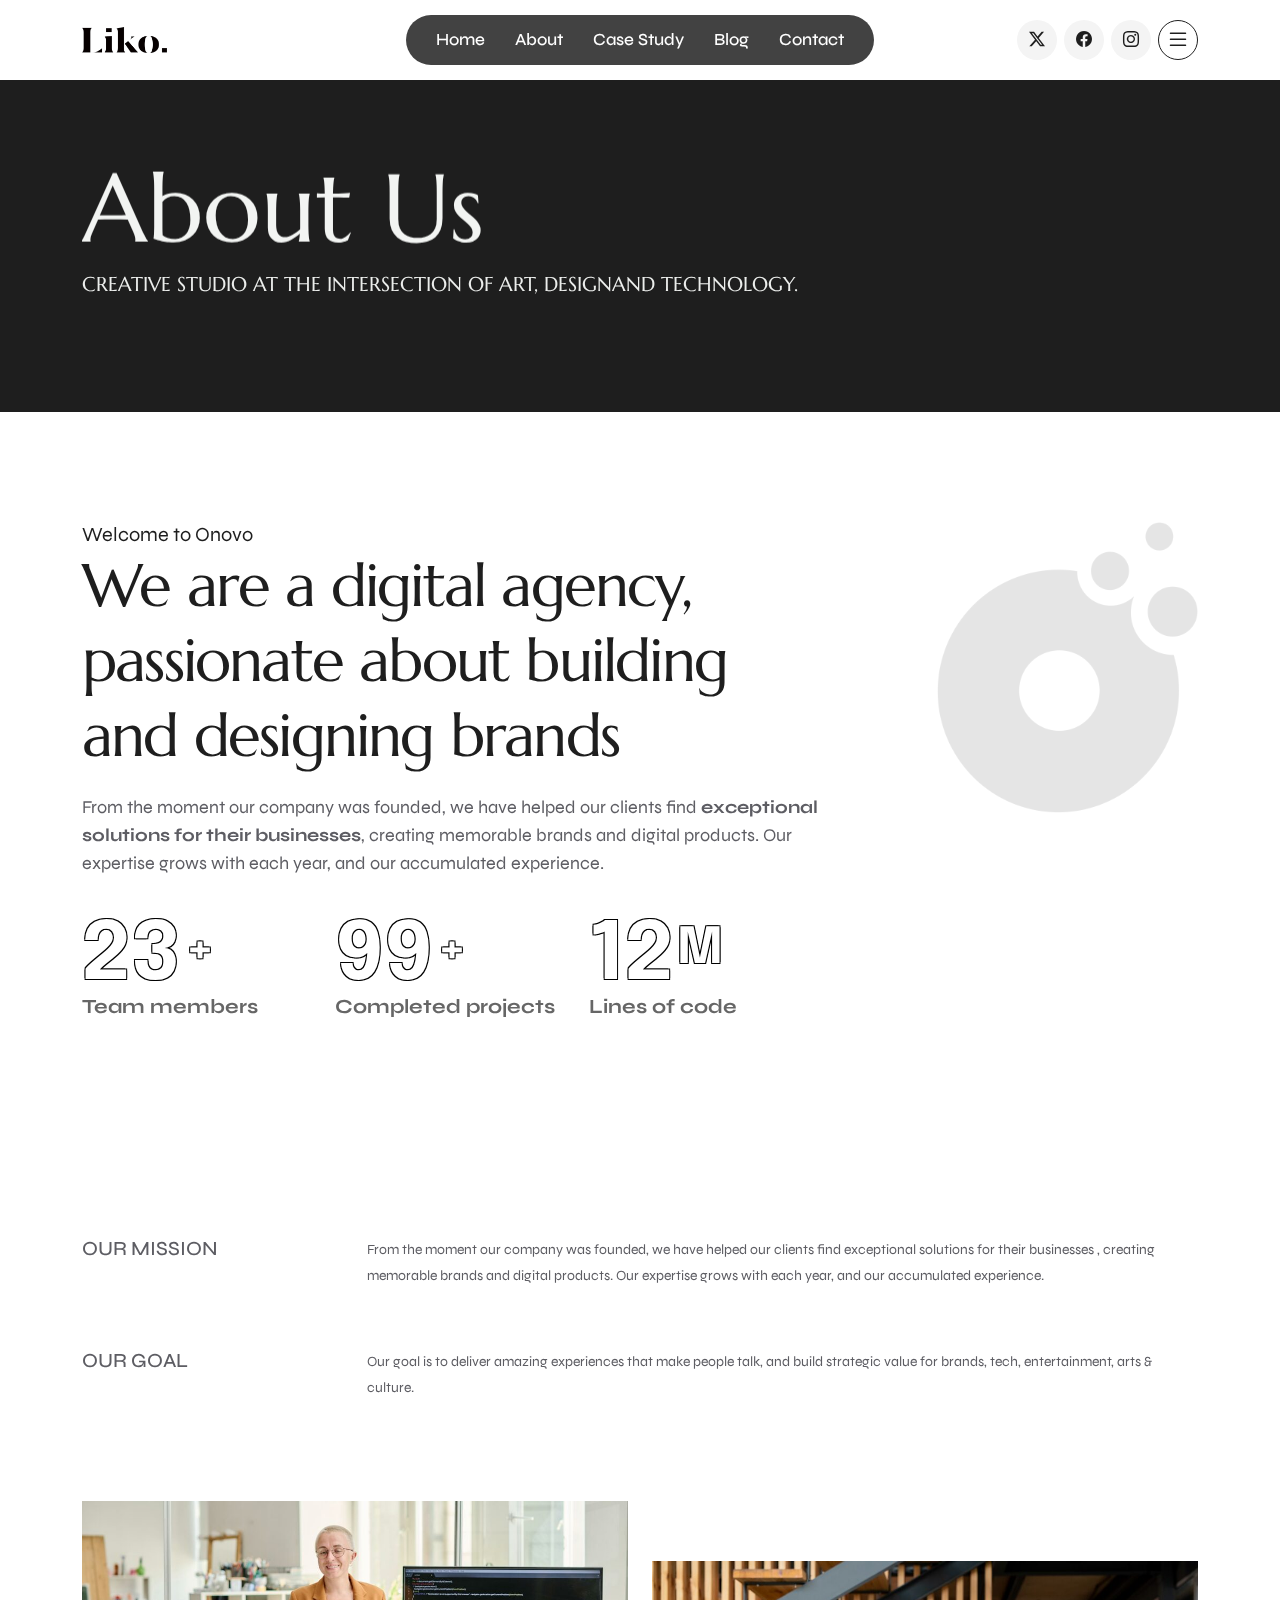
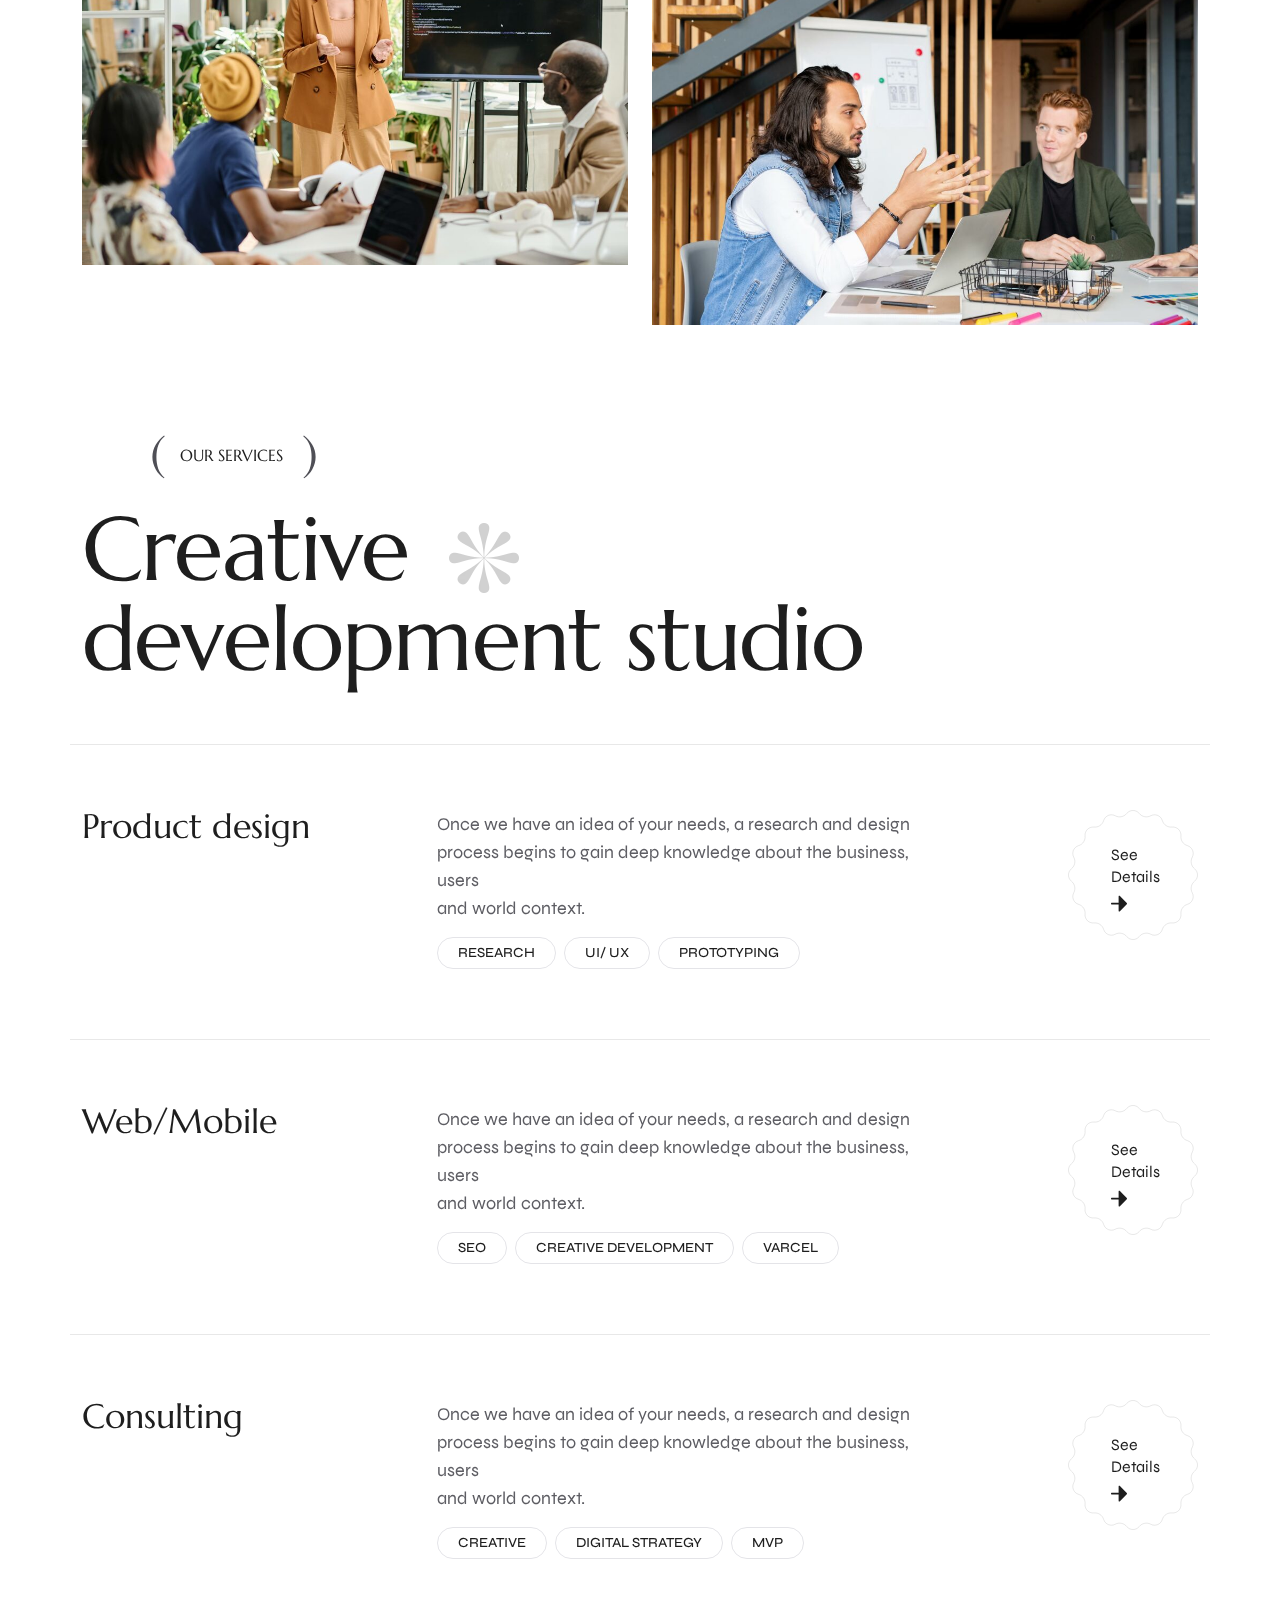
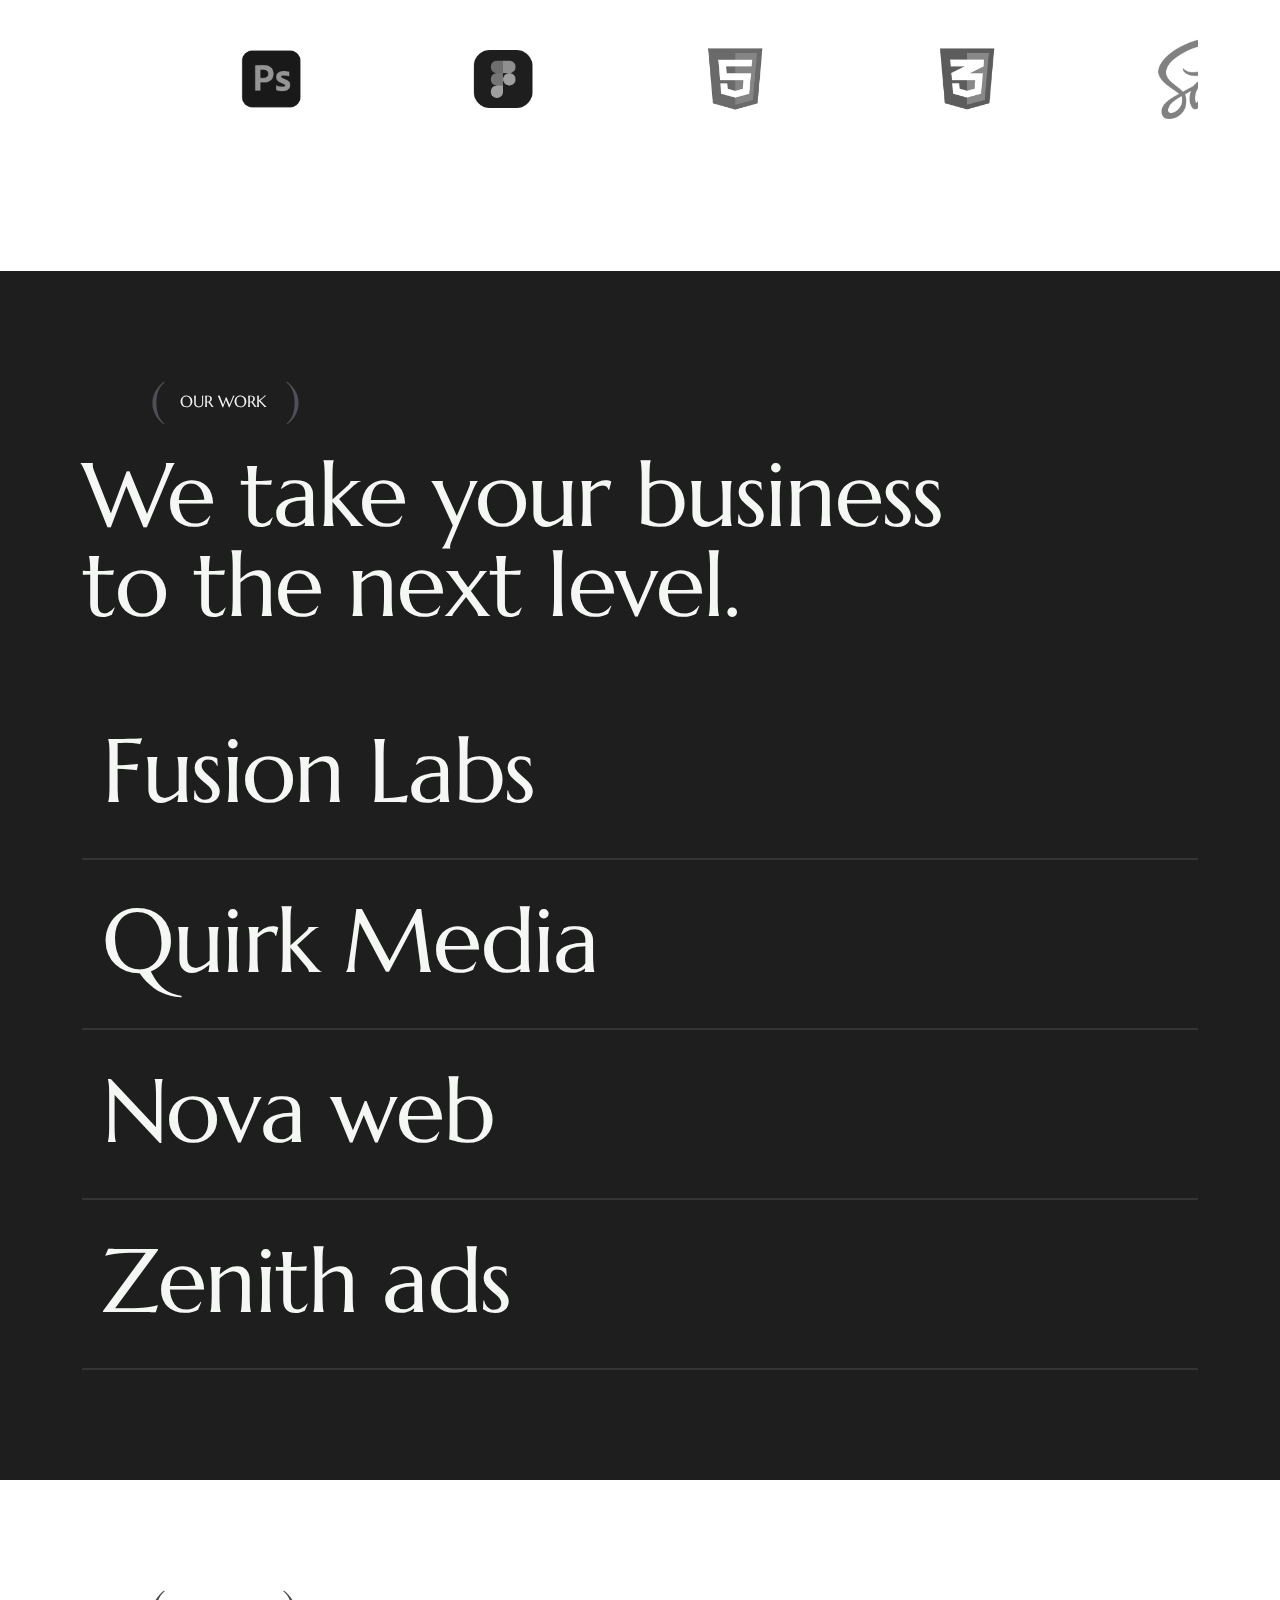
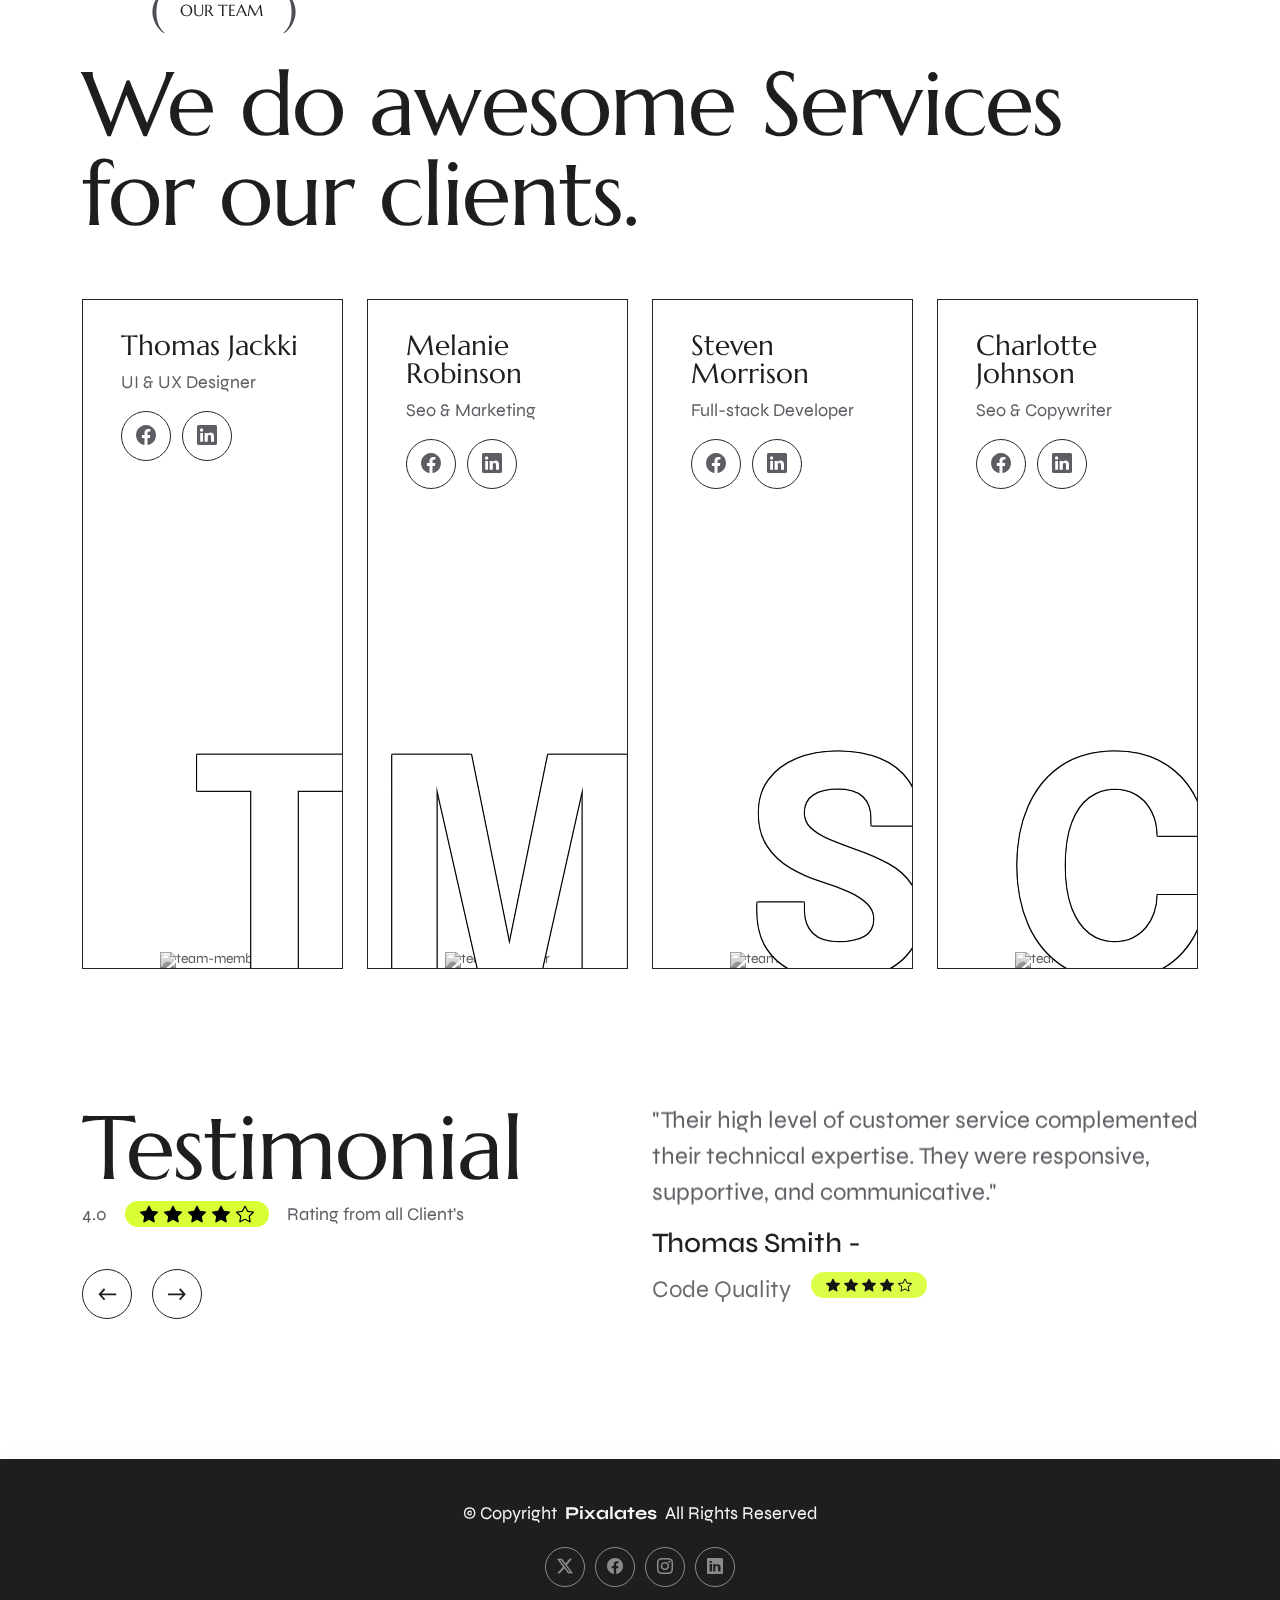
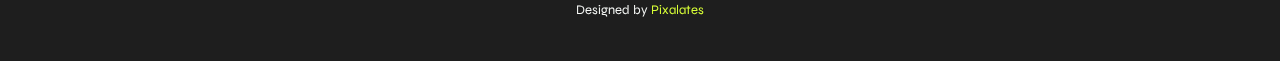
==== about.html @ 648a26d6 "new pages created" ====
<!doctype html>
<html lang="en">

<head>
    <meta charset="utf-8">
    <meta name="viewport" content="width=device-width, initial-scale=1">
    <title>:: Digital Services ::</title>
    <link href="./css/bootstrap.min.css" rel="stylesheet">
    <link rel="stylesheet" href="./css/swiper.min.css">
    <link href="./css/style.css" rel="stylesheet">
    <link href="./css/repsonsive.css" rel="stylesheet">
    <link rel="stylesheet" href="https://cdn.jsdelivr.net/npm/bootstrap-icons/font/bootstrap-icons.css">


</head>

<body>
    <div class="js-scroll">

        <!-- ===========================
         🌟 Header Start 🌟
        =========================== -->


        <header class="header" id="header-sticky">
            <div class="container container-1740">
                <div class="row">
                    <div class="col-xl-3 col-lg-6 col-md-6 col-6">
                        <div class="header-logo">
                            <a class="navbar-brand" href="./index.html">
                                <img src="./images/logo.webp" alt="logo" class="img-fluid">
                            </a>
                        </div>
                    </div>
                    <div class="col-xl-6 col-lg-6 d-none d-xl-block">
                        <div class="header-menu">
                            <ul class="menu-list">
                                <li><a href="./index.html">Home</a></li>
                                 <li><a href="./about.html">About</a></li>
                                <li><a href="./portfolio.html">Case Study</a></li>
                                <li><a href="#">Blog </a></li>
                                <li><a href="#">Contact</a></li>

                            </ul>
                        </div>
                    </div>
                    <div class="col-xl-3 col-lg-6 col-md-6 col-6">
                        <div class="header-social-links">
                            <ul class="social-list">
                                <li><a href="#"><i class="bi bi-twitter-x"></i></a></li>
                                <li><a href="#"><i class="bi bi-facebook"></i></a></li>
                                <li><a href="#"><i class="bi bi-instagram"></i></a></li>
                                <li class="toggleBtn"><a href="#"><i class="bi bi-list"></i></a></li>
                            </ul>
                        </div>
                    </div>
                </div>
            </div>
        </header>

        <!-- ===========================
         🌟 Header End 🌟
        =========================== -->



        <!-- ===========================
         🌟 Inner Banner 🌟
        =========================== -->

        <section class="commonBanner">
            <div class="container">
                <div class="row">
                    <div class="col-md-12">

                        <div class="wrap">
                            <div class="quote font-140 font-marcellus reveal text-start">About Us</div>
                            <div class="wrap mb-20">
                                <div class="quote font-20 font-marcellus text-start text-uppercase reveal">Creative
                                    studio at the intersection of art, designand technology.</div>
                            </div>
                        </div>
                    </div>
                </div>
            </div>
        </section>

        <!-- ===========================
         🌟 Inner Banner 🌟
        =========================== -->




        <!-- ===========================
         🌟 About Company 🌟
        =========================== -->

        <section class="aboutCompany sectionPadding">
            <div class="container">
                <div class="row">
                    <div class="col-xs-12 col-sm-12 col-md-12 col-lg-8">
                        <div class="pixalates-subtitle font-20"><span> Welcome to Onovo </span></div>



                        <h4 class="section-title-90 text_invert fade_bottom animated-text"
                            style="translate: none; rotate: none; scale: none; opacity: 1; transform: translate(0px, 0px);">
                            <div class="titleWrapper">
                                We are a digital agency,

                            </div>
                            <div>
                                passionate about building</div>
                            <div>and
                                designing brands </div>

                        </h4>
                        <div class="pixalates-text">
                            <p>From the moment our company was founded, we have helped our clients find
                                <strong>exceptional solutions for their businesses</strong>, creating memorable brands
                                and digital products. Our expertise grows with each year, and our accumulated
                                experience.
                            </p>
                        </div>
                        <div class="row gap-row gap-bottom-100">
                            <div class="col-xs-12 col-sm-12 col-md-4 col-lg-4">
                                <div class="pixalates-counter">
                                    <div class="num pixalates-text-white js-counter" data-end-value="23"><span>23</span>
                                    </div>
                                    <div class="num-after pixalates-text-white"> + </div>
                                    <div class="label"> Team members </div>
                                </div>
                            </div>
                            <div class="col-xs-12 col-sm-12 col-md-4 col-lg-4">
                                <div class="pixalates-counter">
                                    <div class="num pixalates-text-white js-counter" data-end-value="99"><span>99</span>
                                    </div>
                                    <div class="num-after pixalates-text-white"> + </div>
                                    <div class="label"> Completed projects </div>
                                </div>
                            </div>
                            <div class="col-xs-12 col-sm-12 col-md-4 col-lg-4">
                                <div class="pixalates-counter">
                                    <div class="num pixalates-text-white js-counter" data-end-value="12"><span>12</span>
                                    </div>
                                    <div class="num-after pixalates-text-white"> M </div>
                                    <div class="label"> Lines of code </div>
                                </div>
                            </div>
                        </div>
                    </div>
                    <div class="col-xs-12 col-sm-12 col-md-12 col-lg-3 offset-lg-1 hide-on-mobile">
                        <img src="./images/about-logo.png" alt="" class="img-fluid">
                    </div>
                </div>
            </div>
        </section>




        <!-- ===========================
         🌟 About Company 🌟
        =========================== -->



        <!-- ===========================
         🌟 About Company Text 🌟
        =========================== -->
        <section class="about-midSec sectionPadding">
            <div class="container">
                <div class="row ">
                    <div class="col-xs-12 col-sm-12 col-md-4 col-lg-3">
                        <h5 class="text-uppercase">Our Mission</h5>
                    </div>
                    <div class="col-xs-12 col-sm-12 col-md-8 col-lg-9">From the moment our company was founded, we have
                        helped
                        our clients find exceptional solutions for their businesses , creating memorable brands and
                        digital
                        products. Our expertise grows with each year, and our accumulated experience.</div>
                </div>

                <div class="row gap-top-60">
                    <div class="col-xs-12 col-sm-12 col-md-4 col-lg-3">
                        <h5 class="text-uppercase">Our Goal</h5>
                    </div>
                    <div class="col-xs-12 col-sm-12 col-md-8 col-lg-9">Our goal is to deliver amazing experiences that
                        make
                        people talk, and build strategic value for brands, tech, entertainment, arts &amp; culture.
                    </div>
                </div>
                <div class="row gap-top-100">
                    <div class="col-xs-12 col-sm-12 col-md-6 col-lg-6">
                        <a href="#" class="mfp-image">
                            <img src="./images/posts1.jpg" alt="" class="img-fluid">
                        </a>
                    </div>
                    <div class="col-xs-12 col-sm-12 col-md-6 col-lg-6 gap-top-60">
                        <a href="$" class="mfp-image">
                            <img src="./images/posts2.jpg" alt="" class="img-fluid">
                        </a>
                    </div>
                </div>
            </div>
        </section>
        <!-- ===========================
         🌟 About Company Text 🌟
        =========================== -->



        <!-- ===========================
         🌟     Our Services Start 🌟
        =========================== -->

        <section class="about-area sectionPadding py-0">
            <div class="container">
                <div class="row">
                    <div class="col-xl-11">
                        <div class="about-title-box mb-60">
                            <span class="section-subtitle-2 fade_bottom"
                                style="translate: none; rotate: none; scale: none; opacity: 1; transform: translate(0px, 0px);">
                                <span>
                                    <svg width="13" height="44" viewBox="0 0 13 44" fill="none"
                                        xmlns="http://www.w3.org/2000/svg">
                                        <path
                                            d="M12.5117 42.6396C11.0306 41.4515 9.77734 40.0924 8.75195 38.5625C7.71029 37.0326 6.87207 35.3887 6.2373 33.6309C5.58626 31.8568 5.1224 29.9932 4.8457 28.04C4.55273 26.0869 4.40625 24.0768 4.40625 22.0098C4.40625 19.9264 4.55273 17.8919 4.8457 15.9062C5.13867 13.9206 5.61882 12.0407 6.28613 10.2666C6.93717 8.47624 7.7998 6.81608 8.87402 5.28613C9.93197 3.73991 11.2259 2.36458 12.7559 1.16016L12.0967 0.500977C10.4202 1.68913 8.86589 3.06445 7.43359 4.62695C6.0013 6.18945 4.76432 7.8903 3.72266 9.72949C2.68099 11.5524 1.86719 13.5055 1.28125 15.5889C0.695312 17.6559 0.402344 19.7962 0.402344 22.0098C0.402344 24.1908 0.687174 26.3066 1.25684 28.3574C1.8265 30.3919 2.62402 32.3206 3.64941 34.1436C4.65853 35.9665 5.86296 37.651 7.2627 39.1973C8.66243 40.7435 10.1924 42.1107 11.8525 43.2988L12.5117 42.6396Z"
                                            fill="#4F4F56"></path>
                                    </svg></span><span class="subtitle-text text_invert">
                                    <div> Our Services</div>
                                </span>
                                <span>
                                    <svg width="13" height="44" viewBox="0 0 13 44" fill="none"
                                        xmlns="http://www.w3.org/2000/svg">
                                        <path
                                            d="M0.488281 42.6396C1.9694 41.4515 3.22266 40.0924 4.24805 38.5625C5.28971 37.0326 6.12793 35.3887 6.7627 33.6309C7.41374 31.8568 7.8776 29.9932 8.1543 28.04C8.44727 26.0869 8.59375 24.0768 8.59375 22.0098C8.59375 19.9264 8.44727 17.8919 8.1543 15.9062C7.86133 13.9206 7.38118 12.0407 6.71387 10.2666C6.06283 8.47624 5.2002 6.81608 4.12598 5.28613C3.06803 3.73991 1.77409 2.36458 0.244141 1.16016L0.90332 0.500977C2.57975 1.68913 4.13411 3.06445 5.56641 4.62695C6.9987 6.18945 8.23568 7.8903 9.27734 9.72949C10.319 11.5524 11.1328 13.5055 11.7188 15.5889C12.3047 17.6559 12.5977 19.7962 12.5977 22.0098C12.5977 24.1908 12.3128 26.3066 11.7432 28.3574C11.1735 30.3919 10.376 32.3206 9.35059 34.1436C8.34147 35.9665 7.13704 37.651 5.7373 39.1973C4.33757 40.7435 2.80762 42.1107 1.14746 43.2988L0.488281 42.6396Z"
                                            fill="#4F4F56"></path>
                                    </svg>
                                </span>
                            </span>


                            <h4 class="section-title-90 text_invert fade_bottom animated-text"
                                style="translate: none; rotate: none; scale: none; opacity: 1; transform: translate(0px, 0px);">
                                <div class="titleWrapper">
                                    Creative
                                    <div class="about-shape">
                                        <img src="./images/shape-img.webp" alt="">
                                    </div>
                                </div>
                                <div>
                                    development studio</div>

                            </h4>
                        </div>
                    </div>
                </div>

                <div class="row">
                    <div class="service-wrap tp_fade_bottom"
                        style="translate: none; rotate: none; scale: none; opacity: 1; transform: translate(0px, 0px);">
                        <div class="row align-items-start">
                            <div class="col-xl-3 col-lg-3 col-12">
                                <div class="service-title-box">
                                    <h4 class="service-title"><a href="/service">Product design</a></h4>
                                </div>
                            </div>
                            <div class="col-xl-7 col-lg-7 col-12">
                                <div class="service-content ">
                                    <p>Once we have an idea of your needs, a research and design process begins to gain
                                        deep knowledge about the business, users <br> and world context.</p>
                                    <div class="service-category"><span>Research</span><span>Ui/
                                            UX</span><span>Prototyping</span></div>
                                </div>
                            </div>
                            <div class="col-xl-2 col-lg-2">
                                <div class="service-btn-box text-start text-lg-end"><a class="btn-details p-relative"
                                        href="/service"><span class="details-content">See <br> Details<svg width="16"
                                                height="17" viewBox="0 0 16 17" fill="none"
                                                xmlns="http://www.w3.org/2000/svg">
                                                <path
                                                    d="M15.7767 8.06743C15.9198 8.21703 16 8.41908 16 8.62965C16 8.84022 15.9198 9.04228 15.7767 9.19189L8.92138 16.2938C8.77516 16.4386 8.58094 16.5198 8.37867 16.5206C8.27759 16.5201 8.17746 16.5002 8.08351 16.4614C7.94489 16.4012 7.8266 16.2996 7.74358 16.1697C7.66056 16.0398 7.61651 15.8873 7.61698 15.7316V9.41876H0.761697C0.559684 9.41876 0.365942 9.33563 0.223096 9.18764C0.0802502 9.03964 0 8.83894 0 8.62965C0 8.42038 0.0802502 8.21966 0.223096 8.07168C0.365942 7.92369 0.559684 7.84056 0.761697 7.84056H7.61698V1.52777C7.61651 1.37198 7.66056 1.21953 7.74358 1.08964C7.8266 0.959746 7.94489 0.858218 8.08351 0.797851C8.2242 0.741 8.37756 0.726577 8.52585 0.756252C8.67412 0.785926 8.81125 0.858486 8.92138 0.965535L15.7767 8.06743Z"
                                                    fill="currentColor"></path>
                                            </svg></span><span><svg class="svg-bg" xmlns="http://www.w3.org/2000/svg"
                                                width="130" height="130" viewBox="0 0 130 130" fill="none">
                                                <path
                                                    d="M58.3086 3.18813C61.7663 -1.04295 68.2337 -1.04295 71.6914 3.18813V3.18813C74.3088 6.39089 78.8286 7.28993 82.4723 5.33258V5.33258C87.286 2.74677 93.2611 5.22176 94.8365 10.454V10.454C96.0289 14.4145 99.8606 16.9748 103.976 16.5608V16.5608C109.413 16.014 113.986 20.5872 113.439 26.024V26.024C113.025 30.1394 115.585 33.9711 119.546 35.1635V35.1635C124.778 36.7389 127.253 42.714 124.667 47.5277V47.5277C122.71 51.1714 123.609 55.6912 126.812 58.3086V58.3086C131.043 61.7663 131.043 68.2337 126.812 71.6914V71.6914C123.609 74.3088 122.71 78.8286 124.667 82.4723V82.4723C127.253 87.286 124.778 93.2611 119.546 94.8365V94.8365C115.585 96.0289 113.025 99.8606 113.439 103.976V103.976C113.986 109.413 109.413 113.986 103.976 113.439V113.439C99.8606 113.025 96.0289 115.585 94.8365 119.546V119.546C93.2611 124.778 87.286 127.253 82.4723 124.667V124.667C78.8286 122.71 74.3088 123.609 71.6914 126.812V126.812C68.2337 131.043 61.7663 131.043 58.3086 126.812V126.812C55.6912 123.609 51.1714 122.71 47.5277 124.667V124.667C42.714 127.253 36.7389 124.778 35.1635 119.546V119.546C33.9711 115.585 30.1394 113.025 26.024 113.439V113.439C20.5872 113.986 16.014 109.413 16.5608 103.976V103.976C16.9748 99.8606 14.4145 96.0289 10.454 94.8365V94.8365C5.22176 93.2611 2.74677 87.286 5.33258 82.4723V82.4723C7.28993 78.8286 6.39089 74.3088 3.18813 71.6914V71.6914C-1.04295 68.2337 -1.04295 61.7663 3.18813 58.3086V58.3086C6.39089 55.6912 7.28993 51.1714 5.33258 47.5277V47.5277C2.74677 42.714 5.22176 36.7389 10.454 35.1635V35.1635C14.4145 33.9711 16.9748 30.1394 16.5608 26.024V26.024C16.014 20.5872 20.5872 16.014 26.024 16.5608V16.5608C30.1394 16.9748 33.9711 14.4145 35.1635 10.454V10.454C36.7389 5.22176 42.714 2.74676 47.5277 5.33258V5.33258C51.1714 7.28993 55.6912 6.39089 58.3086 3.18813V3.18813Z"
                                                    fill="currentcolor"></path>
                                                <path
                                                    d="M47.2911 5.77305C51.1456 7.84365 55.927 6.89259 58.6957 3.50452C61.9534 -0.481752 68.0466 -0.481752 71.3043 3.50452C74.073 6.89259 78.8544 7.84365 82.7089 5.77305C87.2441 3.33685 92.8735 5.66865 94.3577 10.5981C95.6191 14.7879 99.6725 17.4963 104.026 17.0583C109.148 16.5431 113.457 20.8517 112.942 25.9739C112.504 30.3275 115.212 34.3809 119.402 35.6423C124.331 37.1265 126.663 42.7559 124.227 47.2911C122.156 51.1456 123.107 55.927 126.495 58.6957C130.482 61.9534 130.482 68.0466 126.495 71.3043C123.107 74.073 122.156 78.8544 124.227 82.7089C126.663 87.2441 124.331 92.8735 119.402 94.3577C115.212 95.6191 112.504 99.6725 112.942 104.026C113.457 109.148 109.148 113.457 104.026 112.942C99.6725 112.504 95.6191 115.212 94.3577 119.402C92.8735 124.331 87.2441 126.663 82.7089 124.227C78.8544 122.156 74.073 123.107 71.3043 126.495C68.0466 130.482 61.9534 130.482 58.6957 126.495C55.927 123.107 51.1456 122.156 47.2911 124.227C42.7559 126.663 37.1265 124.331 35.6423 119.402C34.3809 115.212 30.3275 112.504 25.9739 112.942C20.8517 113.457 16.5431 109.148 17.0583 104.026C17.4963 99.6725 14.7879 95.6191 10.5981 94.3577C5.66864 92.8735 3.33685 87.2441 5.77305 82.7089C7.84365 78.8544 6.89259 74.073 3.50452 71.3043C-0.481752 68.0466 -0.481752 61.9534 3.50452 58.6957C6.89259 55.927 7.84365 51.1456 5.77305 47.2911C3.33685 42.7559 5.66865 37.1265 10.5981 35.6423C14.7879 34.3809 17.4963 30.3275 17.0583 25.9739C16.5431 20.8517 20.8517 16.5431 25.9739 17.0583C30.3275 17.4963 34.3809 14.7879 35.6423 10.5981C37.1265 5.66865 42.7559 3.33685 47.2911 5.77305Z"
                                                    stroke="#19191A" stroke-opacity="0.100"></path>
                                            </svg></span></a></div>
                            </div>
                        </div>
                    </div>
                </div>

                <div class="row">
                    <div class="service-wrap tp_fade_bottom"
                        style="translate: none; rotate: none; scale: none; opacity: 1; transform: translate(0px, 0px);">
                        <div class="row align-items-start">
                            <div class="col-xl-3 col-lg-3">
                                <div class="service-title-box">
                                    <h4 class="service-title"><a href="/service">Web/Mobile</a></h4>
                                </div>
                            </div>
                            <div class="col-xl-7 col-lg-7">
                                <div class="service-content ">
                                    <p>Once we have an idea of your needs, a research and design process begins to gain
                                        deep knowledge about the business, users <br> and world context.</p>
                                    <div class="service-category"><span>SEO</span><span>Creative
                                            Development</span><span>Varcel</span></div>
                                </div>
                            </div>
                            <div class="col-xl-2 col-lg-2">
                                <div class="service-btn-box text-start text-lg-end"><a class="btn-details p-relative"
                                        href="/service"><span class="details-content">See <br> Details<svg width="16"
                                                height="17" viewBox="0 0 16 17" fill="none"
                                                xmlns="http://www.w3.org/2000/svg">
                                                <path
                                                    d="M15.7767 8.06743C15.9198 8.21703 16 8.41908 16 8.62965C16 8.84022 15.9198 9.04228 15.7767 9.19189L8.92138 16.2938C8.77516 16.4386 8.58094 16.5198 8.37867 16.5206C8.27759 16.5201 8.17746 16.5002 8.08351 16.4614C7.94489 16.4012 7.8266 16.2996 7.74358 16.1697C7.66056 16.0398 7.61651 15.8873 7.61698 15.7316V9.41876H0.761697C0.559684 9.41876 0.365942 9.33563 0.223096 9.18764C0.0802502 9.03964 0 8.83894 0 8.62965C0 8.42038 0.0802502 8.21966 0.223096 8.07168C0.365942 7.92369 0.559684 7.84056 0.761697 7.84056H7.61698V1.52777C7.61651 1.37198 7.66056 1.21953 7.74358 1.08964C7.8266 0.959746 7.94489 0.858218 8.08351 0.797851C8.2242 0.741 8.37756 0.726577 8.52585 0.756252C8.67412 0.785926 8.81125 0.858486 8.92138 0.965535L15.7767 8.06743Z"
                                                    fill="currentColor"></path>
                                            </svg></span><span><svg class="svg-bg" xmlns="http://www.w3.org/2000/svg"
                                                width="130" height="130" viewBox="0 0 130 130" fill="none">
                                                <path
                                                    d="M58.3086 3.18813C61.7663 -1.04295 68.2337 -1.04295 71.6914 3.18813V3.18813C74.3088 6.39089 78.8286 7.28993 82.4723 5.33258V5.33258C87.286 2.74677 93.2611 5.22176 94.8365 10.454V10.454C96.0289 14.4145 99.8606 16.9748 103.976 16.5608V16.5608C109.413 16.014 113.986 20.5872 113.439 26.024V26.024C113.025 30.1394 115.585 33.9711 119.546 35.1635V35.1635C124.778 36.7389 127.253 42.714 124.667 47.5277V47.5277C122.71 51.1714 123.609 55.6912 126.812 58.3086V58.3086C131.043 61.7663 131.043 68.2337 126.812 71.6914V71.6914C123.609 74.3088 122.71 78.8286 124.667 82.4723V82.4723C127.253 87.286 124.778 93.2611 119.546 94.8365V94.8365C115.585 96.0289 113.025 99.8606 113.439 103.976V103.976C113.986 109.413 109.413 113.986 103.976 113.439V113.439C99.8606 113.025 96.0289 115.585 94.8365 119.546V119.546C93.2611 124.778 87.286 127.253 82.4723 124.667V124.667C78.8286 122.71 74.3088 123.609 71.6914 126.812V126.812C68.2337 131.043 61.7663 131.043 58.3086 126.812V126.812C55.6912 123.609 51.1714 122.71 47.5277 124.667V124.667C42.714 127.253 36.7389 124.778 35.1635 119.546V119.546C33.9711 115.585 30.1394 113.025 26.024 113.439V113.439C20.5872 113.986 16.014 109.413 16.5608 103.976V103.976C16.9748 99.8606 14.4145 96.0289 10.454 94.8365V94.8365C5.22176 93.2611 2.74677 87.286 5.33258 82.4723V82.4723C7.28993 78.8286 6.39089 74.3088 3.18813 71.6914V71.6914C-1.04295 68.2337 -1.04295 61.7663 3.18813 58.3086V58.3086C6.39089 55.6912 7.28993 51.1714 5.33258 47.5277V47.5277C2.74677 42.714 5.22176 36.7389 10.454 35.1635V35.1635C14.4145 33.9711 16.9748 30.1394 16.5608 26.024V26.024C16.014 20.5872 20.5872 16.014 26.024 16.5608V16.5608C30.1394 16.9748 33.9711 14.4145 35.1635 10.454V10.454C36.7389 5.22176 42.714 2.74676 47.5277 5.33258V5.33258C51.1714 7.28993 55.6912 6.39089 58.3086 3.18813V3.18813Z"
                                                    fill="currentcolor"></path>
                                                <path
                                                    d="M47.2911 5.77305C51.1456 7.84365 55.927 6.89259 58.6957 3.50452C61.9534 -0.481752 68.0466 -0.481752 71.3043 3.50452C74.073 6.89259 78.8544 7.84365 82.7089 5.77305C87.2441 3.33685 92.8735 5.66865 94.3577 10.5981C95.6191 14.7879 99.6725 17.4963 104.026 17.0583C109.148 16.5431 113.457 20.8517 112.942 25.9739C112.504 30.3275 115.212 34.3809 119.402 35.6423C124.331 37.1265 126.663 42.7559 124.227 47.2911C122.156 51.1456 123.107 55.927 126.495 58.6957C130.482 61.9534 130.482 68.0466 126.495 71.3043C123.107 74.073 122.156 78.8544 124.227 82.7089C126.663 87.2441 124.331 92.8735 119.402 94.3577C115.212 95.6191 112.504 99.6725 112.942 104.026C113.457 109.148 109.148 113.457 104.026 112.942C99.6725 112.504 95.6191 115.212 94.3577 119.402C92.8735 124.331 87.2441 126.663 82.7089 124.227C78.8544 122.156 74.073 123.107 71.3043 126.495C68.0466 130.482 61.9534 130.482 58.6957 126.495C55.927 123.107 51.1456 122.156 47.2911 124.227C42.7559 126.663 37.1265 124.331 35.6423 119.402C34.3809 115.212 30.3275 112.504 25.9739 112.942C20.8517 113.457 16.5431 109.148 17.0583 104.026C17.4963 99.6725 14.7879 95.6191 10.5981 94.3577C5.66864 92.8735 3.33685 87.2441 5.77305 82.7089C7.84365 78.8544 6.89259 74.073 3.50452 71.3043C-0.481752 68.0466 -0.481752 61.9534 3.50452 58.6957C6.89259 55.927 7.84365 51.1456 5.77305 47.2911C3.33685 42.7559 5.66865 37.1265 10.5981 35.6423C14.7879 34.3809 17.4963 30.3275 17.0583 25.9739C16.5431 20.8517 20.8517 16.5431 25.9739 17.0583C30.3275 17.4963 34.3809 14.7879 35.6423 10.5981C37.1265 5.66865 42.7559 3.33685 47.2911 5.77305Z"
                                                    stroke="#19191A" stroke-opacity="0.100"></path>
                                            </svg></span></a></div>
                            </div>
                        </div>
                    </div>
                </div>


                <div class="row">
                    <div class="service-wrap tp_fade_bottom"
                        style="translate: none; rotate: none; scale: none; opacity: 1; transform: translate(0px, 0px);">
                        <div class="row align-items-start">
                            <div class="col-xl-3 col-lg-3">
                                <div class="service-title-box">
                                    <h4 class="service-title"><a href="/service">Consulting</a></h4>
                                </div>
                            </div>
                            <div class="col-xl-7 col-lg-7">
                                <div class="service-content ">
                                    <p>Once we have an idea of your needs, a research and design process begins to gain
                                        deep knowledge about the business, users <br> and world context.</p>
                                    <div class="service-category"><span>Creative</span><span>Digital
                                            strategy</span><span>MVP</span></div>
                                </div>
                            </div>
                            <div class="col-xl-2 col-lg-2">
                                <div class="service-btn-box text-start text-lg-end"><a class="btn-details p-relative"
                                        href="/service"><span class="details-content">See <br> Details<svg width="16"
                                                height="17" viewBox="0 0 16 17" fill="none"
                                                xmlns="http://www.w3.org/2000/svg">
                                                <path
                                                    d="M15.7767 8.06743C15.9198 8.21703 16 8.41908 16 8.62965C16 8.84022 15.9198 9.04228 15.7767 9.19189L8.92138 16.2938C8.77516 16.4386 8.58094 16.5198 8.37867 16.5206C8.27759 16.5201 8.17746 16.5002 8.08351 16.4614C7.94489 16.4012 7.8266 16.2996 7.74358 16.1697C7.66056 16.0398 7.61651 15.8873 7.61698 15.7316V9.41876H0.761697C0.559684 9.41876 0.365942 9.33563 0.223096 9.18764C0.0802502 9.03964 0 8.83894 0 8.62965C0 8.42038 0.0802502 8.21966 0.223096 8.07168C0.365942 7.92369 0.559684 7.84056 0.761697 7.84056H7.61698V1.52777C7.61651 1.37198 7.66056 1.21953 7.74358 1.08964C7.8266 0.959746 7.94489 0.858218 8.08351 0.797851C8.2242 0.741 8.37756 0.726577 8.52585 0.756252C8.67412 0.785926 8.81125 0.858486 8.92138 0.965535L15.7767 8.06743Z"
                                                    fill="currentColor"></path>
                                            </svg></span><span><svg class="svg-bg" xmlns="http://www.w3.org/2000/svg"
                                                width="130" height="130" viewBox="0 0 130 130" fill="none">
                                                <path
                                                    d="M58.3086 3.18813C61.7663 -1.04295 68.2337 -1.04295 71.6914 3.18813V3.18813C74.3088 6.39089 78.8286 7.28993 82.4723 5.33258V5.33258C87.286 2.74677 93.2611 5.22176 94.8365 10.454V10.454C96.0289 14.4145 99.8606 16.9748 103.976 16.5608V16.5608C109.413 16.014 113.986 20.5872 113.439 26.024V26.024C113.025 30.1394 115.585 33.9711 119.546 35.1635V35.1635C124.778 36.7389 127.253 42.714 124.667 47.5277V47.5277C122.71 51.1714 123.609 55.6912 126.812 58.3086V58.3086C131.043 61.7663 131.043 68.2337 126.812 71.6914V71.6914C123.609 74.3088 122.71 78.8286 124.667 82.4723V82.4723C127.253 87.286 124.778 93.2611 119.546 94.8365V94.8365C115.585 96.0289 113.025 99.8606 113.439 103.976V103.976C113.986 109.413 109.413 113.986 103.976 113.439V113.439C99.8606 113.025 96.0289 115.585 94.8365 119.546V119.546C93.2611 124.778 87.286 127.253 82.4723 124.667V124.667C78.8286 122.71 74.3088 123.609 71.6914 126.812V126.812C68.2337 131.043 61.7663 131.043 58.3086 126.812V126.812C55.6912 123.609 51.1714 122.71 47.5277 124.667V124.667C42.714 127.253 36.7389 124.778 35.1635 119.546V119.546C33.9711 115.585 30.1394 113.025 26.024 113.439V113.439C20.5872 113.986 16.014 109.413 16.5608 103.976V103.976C16.9748 99.8606 14.4145 96.0289 10.454 94.8365V94.8365C5.22176 93.2611 2.74677 87.286 5.33258 82.4723V82.4723C7.28993 78.8286 6.39089 74.3088 3.18813 71.6914V71.6914C-1.04295 68.2337 -1.04295 61.7663 3.18813 58.3086V58.3086C6.39089 55.6912 7.28993 51.1714 5.33258 47.5277V47.5277C2.74677 42.714 5.22176 36.7389 10.454 35.1635V35.1635C14.4145 33.9711 16.9748 30.1394 16.5608 26.024V26.024C16.014 20.5872 20.5872 16.014 26.024 16.5608V16.5608C30.1394 16.9748 33.9711 14.4145 35.1635 10.454V10.454C36.7389 5.22176 42.714 2.74676 47.5277 5.33258V5.33258C51.1714 7.28993 55.6912 6.39089 58.3086 3.18813V3.18813Z"
                                                    fill="currentcolor"></path>
                                                <path
                                                    d="M47.2911 5.77305C51.1456 7.84365 55.927 6.89259 58.6957 3.50452C61.9534 -0.481752 68.0466 -0.481752 71.3043 3.50452C74.073 6.89259 78.8544 7.84365 82.7089 5.77305C87.2441 3.33685 92.8735 5.66865 94.3577 10.5981C95.6191 14.7879 99.6725 17.4963 104.026 17.0583C109.148 16.5431 113.457 20.8517 112.942 25.9739C112.504 30.3275 115.212 34.3809 119.402 35.6423C124.331 37.1265 126.663 42.7559 124.227 47.2911C122.156 51.1456 123.107 55.927 126.495 58.6957C130.482 61.9534 130.482 68.0466 126.495 71.3043C123.107 74.073 122.156 78.8544 124.227 82.7089C126.663 87.2441 124.331 92.8735 119.402 94.3577C115.212 95.6191 112.504 99.6725 112.942 104.026C113.457 109.148 109.148 113.457 104.026 112.942C99.6725 112.504 95.6191 115.212 94.3577 119.402C92.8735 124.331 87.2441 126.663 82.7089 124.227C78.8544 122.156 74.073 123.107 71.3043 126.495C68.0466 130.482 61.9534 130.482 58.6957 126.495C55.927 123.107 51.1456 122.156 47.2911 124.227C42.7559 126.663 37.1265 124.331 35.6423 119.402C34.3809 115.212 30.3275 112.504 25.9739 112.942C20.8517 113.457 16.5431 109.148 17.0583 104.026C17.4963 99.6725 14.7879 95.6191 10.5981 94.3577C5.66864 92.8735 3.33685 87.2441 5.77305 82.7089C7.84365 78.8544 6.89259 74.073 3.50452 71.3043C-0.481752 68.0466 -0.481752 61.9534 3.50452 58.6957C6.89259 55.927 7.84365 51.1456 5.77305 47.2911C3.33685 42.7559 5.66865 37.1265 10.5981 35.6423C14.7879 34.3809 17.4963 30.3275 17.0583 25.9739C16.5431 20.8517 20.8517 16.5431 25.9739 17.0583C30.3275 17.4963 34.3809 14.7879 35.6423 10.5981C37.1265 5.66865 42.7559 3.33685 47.2911 5.77305Z"
                                                    stroke="#19191A" stroke-opacity="0.100"></path>
                                            </svg></span></a></div>
                            </div>
                        </div>
                    </div>
                </div>


            </div>
        </section>



        <section class="about-area techLogo sectionPadding pt-0">
            <div class="container">
                <div class="row">
                    <div class="col-xl-12">
                        <!-- Marquee scrolling right-to-left -->
                        <div class="marquee marquee-left">
                            <div class="marquee-inner">
                                <div class="marquee-item"><img src="./images/ailogo.png" alt="brand"></div>
                                <div class="marquee-item"><img src="./images/canvalogo.png" alt="brand"></div>
                                <div class="marquee-item"><img src="./images/pslogo.png" alt="brand"></div>
                                <div class="marquee-item"><img src="./images/figmalogo.png" alt="brand"></div>
                                <div class="marquee-item"><img src="./images/htmllogo.png" alt="brand"></div>
                                <div class="marquee-item"><img src="./images/csslogo.png" alt="brand"></div>
                                <div class="marquee-item"><img src="./images/sasslogo.png" alt="brand"></div>
                                <div class="marquee-item"><img src="./images/bootstraplogo.png" alt="brand"></div>
                                <div class="marquee-item"><img src="./images/jslogo.png" alt="brand"></div>
                                <div class="marquee-item"><img src="./images/muilogo.png" alt="brand"></div>
                                <div class="marquee-item"><img src="./images/clogo.png" alt="brand"></div>
                                <div class="marquee-item"><img src="./images/cpplogo.png" alt="brand"></div>

                                <!-- Duplicate for seamless looping -->
                                <div class="marquee-item"><img src="./images/ailogo.png" alt="brand"></div>
                                <div class="marquee-item"><img src="./images/canvalogo.png" alt="brand"></div>
                                <div class="marquee-item"><img src="./images/pslogo.png" alt="brand"></div>
                                <div class="marquee-item"><img src="./images/figmalogo.png" alt="brand"></div>
                                <div class="marquee-item"><img src="./images/htmllogo.png" alt="brand"></div>
                                <div class="marquee-item"><img src="./images/csslogo.png" alt="brand"></div>
                                <div class="marquee-item"><img src="./images/sasslogo.png" alt="brand"></div>
                                <div class="marquee-item"><img src="./images/bootstraplogo.png" alt="brand"></div>
                                <div class="marquee-item"><img src="./images/jslogo.png" alt="brand"></div>
                                <div class="marquee-item"><img src="./images/muilogo.png" alt="brand"></div>
                                <div class="marquee-item"><img src="./images/clogo.png" alt="brand"></div>
                                <div class="marquee-item"><img src="./images/cpplogo.png" alt="brand"></div>
                            </div>
                        </div>

                    </div>
                </div>
            </div>
        </section>


        <!-- ===========================
         🌟     Our Services End 🌟
        =========================== -->


        <!-- ===========================
         🌟     Our Work Start 🌟
        =========================== -->

        <section class="ourWork sectionPadding">
            <div class="container">
                <div class="row">
                    <div class="col-xl-11">
                        <div class="about-title-box mb-60">
                            <span class="section-subtitle-2 fade_bottom"
                                style="translate: none; rotate: none; scale: none; opacity: 1; transform: translate(0px, 0px);">
                                <span>
                                    <svg width="13" height="44" viewBox="0 0 13 44" fill="none"
                                        xmlns="http://www.w3.org/2000/svg">
                                        <path
                                            d="M12.5117 42.6396C11.0306 41.4515 9.77734 40.0924 8.75195 38.5625C7.71029 37.0326 6.87207 35.3887 6.2373 33.6309C5.58626 31.8568 5.1224 29.9932 4.8457 28.04C4.55273 26.0869 4.40625 24.0768 4.40625 22.0098C4.40625 19.9264 4.55273 17.8919 4.8457 15.9062C5.13867 13.9206 5.61882 12.0407 6.28613 10.2666C6.93717 8.47624 7.7998 6.81608 8.87402 5.28613C9.93197 3.73991 11.2259 2.36458 12.7559 1.16016L12.0967 0.500977C10.4202 1.68913 8.86589 3.06445 7.43359 4.62695C6.0013 6.18945 4.76432 7.8903 3.72266 9.72949C2.68099 11.5524 1.86719 13.5055 1.28125 15.5889C0.695312 17.6559 0.402344 19.7962 0.402344 22.0098C0.402344 24.1908 0.687174 26.3066 1.25684 28.3574C1.8265 30.3919 2.62402 32.3206 3.64941 34.1436C4.65853 35.9665 5.86296 37.651 7.2627 39.1973C8.66243 40.7435 10.1924 42.1107 11.8525 43.2988L12.5117 42.6396Z"
                                            fill="#4F4F56"></path>
                                    </svg></span><span class="subtitle-text text_invert">
                                    <div> Our Work</div>
                                </span>
                                <span>
                                    <svg width="13" height="44" viewBox="0 0 13 44" fill="none"
                                        xmlns="http://www.w3.org/2000/svg">
                                        <path
                                            d="M0.488281 42.6396C1.9694 41.4515 3.22266 40.0924 4.24805 38.5625C5.28971 37.0326 6.12793 35.3887 6.7627 33.6309C7.41374 31.8568 7.8776 29.9932 8.1543 28.04C8.44727 26.0869 8.59375 24.0768 8.59375 22.0098C8.59375 19.9264 8.44727 17.8919 8.1543 15.9062C7.86133 13.9206 7.38118 12.0407 6.71387 10.2666C6.06283 8.47624 5.2002 6.81608 4.12598 5.28613C3.06803 3.73991 1.77409 2.36458 0.244141 1.16016L0.90332 0.500977C2.57975 1.68913 4.13411 3.06445 5.56641 4.62695C6.9987 6.18945 8.23568 7.8903 9.27734 9.72949C10.319 11.5524 11.1328 13.5055 11.7188 15.5889C12.3047 17.6559 12.5977 19.7962 12.5977 22.0098C12.5977 24.1908 12.3128 26.3066 11.7432 28.3574C11.1735 30.3919 10.376 32.3206 9.35059 34.1436C8.34147 35.9665 7.13704 37.651 5.7373 39.1973C4.33757 40.7435 2.80762 42.1107 1.14746 43.2988L0.488281 42.6396Z"
                                            fill="#4F4F56"></path>
                                    </svg>
                                </span>
                            </span>


                            <h4 class="section-title-90 text_invert fade_bottom animated-text"
                                style="translate: none; rotate: none; scale: none; opacity: 1; transform: translate(0px, 0px);">
                                <div class="titleWrapper">
                                    We take your business

                                </div>
                                <div>
                                    to the next level.</div>

                            </h4>
                        </div>


                    </div>
                </div>


                <div class="row">
                    <div class="col-md-12">
                        <div class="textRow">
                            <a href="#" class="text-decoration-none">
                                <div class="projectImg">
                                    <img src="https://sparknex.stylusthemes.com/wp-content/uploads/2024/06/portfolio-L4-300x300.jpeg"
                                        alt="projectImg">
                                </div>

                                <div class="projectTitle">
                                    <h4 class="section-title-90">Fusion Labs</h4>
                                </div>
                            </a>
                        </div>

                        <div class="textRow">
                            <a href="#" class="text-decoration-none">
                                <div class="projectImg">
                                    <img src="https://sparknex.stylusthemes.com/wp-content/uploads/2024/06/portfolio-P2-300x300.jpg"
                                        alt="projectImg">
                                </div>

                                <div class="projectTitle">
                                    <h4 class="section-title-90">Quirk Media</h4>
                                </div>
                            </a>
                        </div>

                        <div class="textRow">
                            <a href="#" class="text-decoration-none">
                                <div class="projectImg">
                                    <img src="https://sparknex.stylusthemes.com/wp-content/uploads/2024/05/portfolio-2-300x300.jpeg"
                                        alt="projectImg">
                                </div>

                                <div class="projectTitle">
                                    <h4 class="section-title-90">Nova web</h4>
                                </div>
                            </a>
                        </div>

                        <div class="textRow">
                            <a href="#" class="text-decoration-none">
                                <div class="projectImg">
                                    <img src="https://sparknex.stylusthemes.com/wp-content/uploads/2024/05/protfolio-1-300x300.jpeg"
                                        alt="projectImg">
                                </div>

                                <div class="projectTitle">
                                    <h4 class="section-title-90">Zenith ads</h4>
                                </div>
                            </a>
                        </div>


                    </div>
                </div>
            </div>
        </section>

        <!-- ===========================
         🌟     Our Work End 🌟
        =========================== -->




        <!-- ===========================
         🌟     Our Team Start 🌟
        =========================== -->
        <section class="ourTeam sectionPadding">
            <div class="container">
                <div class="row">
                    <div class="col-xl-11">
                        <div class="about-title-box mb-60">
                            <span class="section-subtitle-2 fade_bottom"
                                style="translate: none; rotate: none; scale: none; opacity: 1; transform: translate(0px, 0px);">
                                <span>
                                    <svg width="13" height="44" viewBox="0 0 13 44" fill="none"
                                        xmlns="http://www.w3.org/2000/svg">
                                        <path
                                            d="M12.5117 42.6396C11.0306 41.4515 9.77734 40.0924 8.75195 38.5625C7.71029 37.0326 6.87207 35.3887 6.2373 33.6309C5.58626 31.8568 5.1224 29.9932 4.8457 28.04C4.55273 26.0869 4.40625 24.0768 4.40625 22.0098C4.40625 19.9264 4.55273 17.8919 4.8457 15.9062C5.13867 13.9206 5.61882 12.0407 6.28613 10.2666C6.93717 8.47624 7.7998 6.81608 8.87402 5.28613C9.93197 3.73991 11.2259 2.36458 12.7559 1.16016L12.0967 0.500977C10.4202 1.68913 8.86589 3.06445 7.43359 4.62695C6.0013 6.18945 4.76432 7.8903 3.72266 9.72949C2.68099 11.5524 1.86719 13.5055 1.28125 15.5889C0.695312 17.6559 0.402344 19.7962 0.402344 22.0098C0.402344 24.1908 0.687174 26.3066 1.25684 28.3574C1.8265 30.3919 2.62402 32.3206 3.64941 34.1436C4.65853 35.9665 5.86296 37.651 7.2627 39.1973C8.66243 40.7435 10.1924 42.1107 11.8525 43.2988L12.5117 42.6396Z"
                                            fill="#4F4F56"></path>
                                    </svg></span><span class="subtitle-text text_invert">
                                    <div> Our Team</div>
                                </span>
                                <span>
                                    <svg width="13" height="44" viewBox="0 0 13 44" fill="none"
                                        xmlns="http://www.w3.org/2000/svg">
                                        <path
                                            d="M0.488281 42.6396C1.9694 41.4515 3.22266 40.0924 4.24805 38.5625C5.28971 37.0326 6.12793 35.3887 6.7627 33.6309C7.41374 31.8568 7.8776 29.9932 8.1543 28.04C8.44727 26.0869 8.59375 24.0768 8.59375 22.0098C8.59375 19.9264 8.44727 17.8919 8.1543 15.9062C7.86133 13.9206 7.38118 12.0407 6.71387 10.2666C6.06283 8.47624 5.2002 6.81608 4.12598 5.28613C3.06803 3.73991 1.77409 2.36458 0.244141 1.16016L0.90332 0.500977C2.57975 1.68913 4.13411 3.06445 5.56641 4.62695C6.9987 6.18945 8.23568 7.8903 9.27734 9.72949C10.319 11.5524 11.1328 13.5055 11.7188 15.5889C12.3047 17.6559 12.5977 19.7962 12.5977 22.0098C12.5977 24.1908 12.3128 26.3066 11.7432 28.3574C11.1735 30.3919 10.376 32.3206 9.35059 34.1436C8.34147 35.9665 7.13704 37.651 5.7373 39.1973C4.33757 40.7435 2.80762 42.1107 1.14746 43.2988L0.488281 42.6396Z"
                                            fill="#4F4F56"></path>
                                    </svg>
                                </span>
                            </span>


                            <h4 class="section-title-90 text_invert fade_bottom animated-text"
                                style="translate: none; rotate: none; scale: none; opacity: 1; transform: translate(0px, 0px);">
                                <div class="titleWrapper">
                                    We do awesome Services

                                </div>
                                <div>
                                    for our clients.</div>
                            </h4>
                        </div>


                    </div>
                </div>

                <div class="row">
                    <div class="col-xl-3 col-lg-6">
                        <div class="teamWrapper">
                            <div class="teamDesc">
                                <h4 class="service-title"><a href="/service">Thomas Jackki</a></h4>
                                <p>UI & UX Designer</p>

                                <div class="socialIcons">
                                    <a href="#"><i class="bi bi-facebook"></i></a>
                                    <a href="#"><i class="bi bi-linkedin"></i></a>
                                </div>
                            </div>
                            <div class="teamImg">
                                <img src="https://onovo-react.netlify.app/images/team-2-t-min.png" alt="team-member"
                                    class="img-fluid">
                            </div>
                            <div class="teamTxt">
                                <span>T</span>
                            </div>
                        </div>
                    </div>
                    <div class="col-xl-3 col-lg-6">
                        <div class="teamWrapper">
                            <div class="teamDesc">
                                <h4 class="service-title"><a href="/service">Melanie Robinson</a></h4>
                                <p>Seo & Marketing</p>

                                <div class="socialIcons">
                                    <a href="#"><i class="bi bi-facebook"></i></a>
                                    <a href="#"><i class="bi bi-linkedin"></i></a>
                                </div>
                            </div>
                            <div class="teamImg">
                                <img src="https://onovo-react.netlify.app/images/team-6-t-min.png" alt="team-member"
                                    class="img-fluid">
                            </div>
                            <div class="teamTxt">
                                <span>M</span>
                            </div>
                        </div>
                    </div>

                    <div class="col-xl-3 col-lg-6">
                        <div class="teamWrapper">
                            <div class="teamDesc">
                                <h4 class="service-title"><a href="/service">Steven Morrison</a></h4>
                                <p>Full-stack Developer</p>

                                <div class="socialIcons">
                                    <a href="#"><i class="bi bi-facebook"></i></a>
                                    <a href="#"><i class="bi bi-linkedin"></i></a>
                                </div>
                            </div>
                            <div class="teamImg">
                                <img src="https://onovo-react.netlify.app/images/team-1-t-min.png" alt="team-member"
                                    class="img-fluid">
                            </div>
                            <div class="teamTxt">
                                <span>S</span>
                            </div>
                        </div>
                    </div>

                    <div class="col-xl-3 col-lg-6">
                        <div class="teamWrapper">
                            <div class="teamDesc">
                                <h4 class="service-title"><a href="/service">Charlotte Johnson</a></h4>
                                <p>Seo & Copywriter</p>

                                <div class="socialIcons">
                                    <a href="#"><i class="bi bi-facebook"></i></a>
                                    <a href="#"><i class="bi bi-linkedin"></i></a>
                                </div>
                            </div>
                            <div class="teamImg">
                                <img src="https://onovo-react.netlify.app/images/team-7-t-min.png" alt="team-member"
                                    class="img-fluid">
                            </div>
                            <div class="teamTxt">
                                <span>C</span>
                            </div>
                        </div>
                    </div>
                </div>
        </section>


        <!-- ===========================
         🌟     Our Team End 🌟
        =========================== -->



        <!-- ===========================
         🌟     Testimonial 🌟
        =========================== -->


        <section class="testimonialSec sectionPadding pt-0">
            <div class="container">
                <div class="row">
                    <div class="col-xs-12 col-sm-12 col-md-12 col-lg-6">
                        <div class="tLeft">
                            <h4 class="section-title-90 text_invert fade_bottom animated-text"
                                style="translate: none; rotate: none; scale: none; opacity: 1; transform: translate(0px, 0px);">
                                <div class="titleWrapper">
                                    Testimonial
                                </div>
                            </h4>

                            <div class="reviews-summary">
                                <span class="ratedNum">4.0</span>

                                <span class="testimonial-star">
                                    <i class="bi bi-star-fill"></i>
                                    <i class="bi bi-star-fill"></i>
                                    <i class="bi bi-star-fill"></i>
                                    <i class="bi bi-star-fill"></i>
                                    <i class="bi bi-star"></i>
                                </span>

                                <span class="clientRating">
                                    Rating from all Client's
                                </span>
                            </div>


                            <div class="custom-nav">
                                <div class="custom-button" id="prevBtn">←</div>
                                <div class="custom-button" id="nextBtn">→</div>
                            </div>


                        </div>

                    </div>
                    <div class="col-xs-12 col-sm-12 col-md-12 col-lg-6">
                        <div class="swiper">
                            <div class="swiper-wrapper">
                                <div class="swiper-slide">
                                    <p class="testimonialTxt">"Their high level of customer service complemented their
                                        technical expertise. They were responsive, supportive, and communicative."</p>
                                    <h4 class="testimonialTitle">
                                        Thomas Smith -
                                    </h4>
                                    <p class="author testimonialRating"> Code Quality
                                        <span class="testimonial-star">
                                            <i class="bi bi-star-fill"></i>
                                            <i class="bi bi-star-fill"></i>
                                            <i class="bi bi-star-fill"></i>
                                            <i class="bi bi-star-fill"></i>
                                            <i class="bi bi-star"></i>
                                        </span>
                                    </p>
                                </div>
                                <div class="swiper-slide">
                                    <p class="testimonialTxt">"Absolutely fantastic team! They delivered beyond
                                        expectations and provided seamless communication throughout the project."</p>
                                    <h4 class="testimonialTitle">
                                        Sarah Johnson -
                                    </h4>
                                    <p class="author testimonialRating"> Design Quality
                                        <span class="testimonial-star">
                                            <i class="bi bi-star-fill"></i>
                                            <i class="bi bi-star-fill"></i>
                                            <i class="bi bi-star-fill"></i>
                                            <i class="bi bi-star-fill"></i>
                                            <i class="bi bi-star"></i>
                                        </span>
                                    </p>
                                </div>
                            </div>

                            <!-- Navigation -->
                            <div class="swiper-button-next"></div>
                            <div class="swiper-button-prev"></div>
                        </div>
                    </div>
                </div>
            </div>
        </section>



        <!-- ===========================
         🌟     Testimonial 🌟
        =========================== -->




        <footer id="footer" class="footer">

            <div class="container">
                <div class="copyright text-center ">
                    <p>© <span>Copyright</span> <strong class="px-1 sitename">Pixalates</strong> <span>All Rights
                            Reserved</span></p>
                </div>
                <div class="social-links d-flex justify-content-center">
                    <a href=""><i class="bi bi-twitter-x"></i></a>
                    <a href=""><i class="bi bi-facebook"></i></a>
                    <a href=""><i class="bi bi-instagram"></i></a>
                    <a href=""><i class="bi bi-linkedin"></i></a>
                </div>
                <div class="credits">
                    <!-- All the links in the footer should remain intact. -->
                    <!-- You can delete the links only if you've purchased the pro version. -->
                    <!-- Licensing information: https://bootstrapmade.com/license/ -->
                    <!-- Purchase the pro version with working PHP/AJAX contact form: [buy-url] -->
                    Designed by <a href="#">Pixalates</a>
                </div>
            </div>

        </footer>

    </div>
    <script src="./js/bootstrap.min.js"></script>
    <!-- Add GSAP CDN -->
    <script src="./js/gsap.min.js"></script>
    <script src="./js/ScrollTrigger.min.js"></script>
    <script src="./js/swiper.min.js"></script>
    <script src="./js/custom.js"></script>


</body>

</html>
---- css/style.css ----
@import url('https://fonts.googleapis.com/css2?family=Marcellus&family=Syne:wght@400..800&family=Epilogue:ital,wght@0,100..900;1,100..900&display=swap');


* {
    margin: 0;
    padding: 0;
    box-sizing: border-box;
}


:root {
    --white: #f5f7f5;
    --white-solid: #fff;
    --black: #1e1e1e;
    --black-alt: #141414;
    --dark: #121212;
    --orange: #eb5939;
    --grey-light: #f4f4f4;
    --grey-dark: #262626;
    --grey-medium: #5d5d63;
    --grey-bg: #f7f7f7;
    --text-body: #5d5d63;
    --theme-primary: #336ef9;
    --border: #eaeaeb;
    --ff-body: "Syne", sans-serif;
    --ff-gallery: 'Gallery';
    --ff-marcellus: "Marcellus", serif;

}

@font-face {
    font-family: 'Gallery';
    src: url('../fonts/GalleryRegular.woff2') format('woff2'),
        url('../fonts/GalleryRegular.woff') format('woff');
    font-weight: normal;
    font-style: normal;
    font-display: swap;
}

.font-syne {
    font-family: "Syne", sans-serif;
}

.font-marcellus {
    font-family: "Marcellus", serif;
}

.font-gallery {
    font-family: 'Gallery';
}

.font-18 {
    font-size: 18px
}



/* Smooth scroll stuff */
html {
    overflow-x: hidden;
    overflow-y: scroll;
}

.js-cont {
    position: relative;
    width: 100%;
    height: 100%;
}

.js-scroll {
    position: fixed;
    z-index: 10;
    top: 0;
    left: 0;
    overflow: hidden;
    width: 100%;
    will-change: transform;
}

body {
    position: relative;
    overflow: hidden;
    -webkit-font-smoothing: antialiased;
    font-size: 14px;
    font-weight: 400;
    color: var(--text-body);
    line-height: 26px;
    font-family: "Syne", sans-serif;
}

.container {
    transition: all 1s;
}


.font-140 {
    font-size: 7.5vw;
}

.font-20 {
    font-size: 20px;
}

.mb-35 {
    margin-bottom: 35px;
}

.mb-20 {
    margin-bottom: 20px;
}

.mb-30 {
    margin-bottom: 30px;
}

.mb-45 {
    margin-bottom: 45px;
}


p {
    font-family: var(---ff-p);
    color: var(--text-body);
    margin-bottom: 15px;
    font-style: normal;
    font-weight: 400;
    font-size: 18px;
    line-height: 28px;
}

.dark-btn {
    height: 60px;
    line-height: 55px;
    border-radius: 40px;
    padding: 0 18px 0 24px;
    font-weight: 500;
    font-size: 18px;
    letter-spacing: 0.03em;
    z-index: 9;
    text-decoration: none;
    overflow: hidden;
    display: inline-block;
    text-transform: capitalize;
    position: relative;
    transition: all 0.3s;
    background-color: var(--black);
    color: var(--white);
    border: 2px solid transparent;
}


.dark-btn:hover {
    background-color: transparent;
    color: var(--black);
    border-color: var(--black);
}

.dark-btn:hover span .svg-icon {
    color: var(--white);
}

.svg-icon {
    position: absolute;
    top: 7px;
    left: -2px;
    right: 0;
    z-index: 2;
    margin: 0 auto;
    transition: 0.3s;
    color: var(--black);
}

.dark-btn:hover .svg-bg {
    animation: rotate2 10s linear infinite;
}


.sectionPadding {
    padding: 110px 0;
}


@keyframes rotate2 {
    0% {
        transform: rotate(0deg);
    }

    100% {
        transform: rotate(360deg);
    }
}

/*═══════════════════════════════╗
  ║          Header  CSS         ║
  ╚═══════════════════════════════*/

.header {
    padding: 35px 0;
    position: relative;
}


.header .row {
    align-items: center;
}

.header-logo img {
    width: 85px;
    height: 100%;
}

.social-list li.toggleBtn a {
    background: unset;
}

.social-list li.toggleBtn a {
    background: unset;
    border: 1px solid var(--black);
    font-size: 24px;
    line-height: 39px;
}

.header ul {
    list-style: none;
    margin: 0;
}


.header ul li a {
    text-decoration: none;
}

.menu-list {
    display: inline-flex;
    justify-content: center;
    padding: 0 15px;
    background-color: rgba(46, 46, 46, .9);
    border-radius: 30px;
}


.menu-list a {
    color: var(--white-solid);
    font-size: 17px;
    font-size: 17px;
    font-weight: 500;
    padding: 12px 0;
    transition: .3s;
    display: inline-block;
}

.menu-list li {
    padding: 0 15px;
}

.header-menu {
    text-align: center;
}


.social-list {
    display: flex;
    justify-content: end;
    gap: 7px;
}

.header-social-links {
    text-align: end;
}

.social-list li a {
    height: 40px;
    width: 40px;
    line-height: 40px;
    font-size: 16px;
    display: inline-flex;
    justify-content: center;
    align-items: center;
    background-color: var(--grey-light);
    color: var(--black);
    transition: .3s;
    border-radius: 50%;
}

.social-list li a:hover {
    background-color: var(--black);
    color: var(--grey-light);
}



/*═══════════════════════════════╗
  ║          Header  CSS         ║
  ╚═══════════════════════════════*/


/*═══════════════════════════════╗
  ║        heroSection  CSS      ║
  ╚═══════════════════════════════*/


.heroSection {
    position: relative;
    padding-top: 160px;
    min-height: 80svh;
    padding-bottom: 70px;
    text-align: center;
}

.circle-shape {
    position: absolute;
    top: 50%;
    left: 50%;
    transform: translate(-50%, -50%);
    z-index: -1;
}

.circle-shape span {
    height: 480px;
    width: 460px;
    display: inline-block;
    filter: blur(35px);
    border-radius: 62% 47% 82% 35%/45% 45% 80% 66%;
    background: linear-gradient(220deg, rgba(148, 254, 98, 0.5) 0.77%, rgba(255, 226, 122, 0.5) 55.4%, rgba(234, 94, 94, 0.5) 100%);
}


.heroSection h1 {
    color: var(--black);
}

.quote {
    line-height: 1;
    text-align: center;
    overflow: hidden;
    color: var(--black);
    padding-bottom: 18px;
}



/*═══════════════════════════════╗
  ║       heroSection  CSS       ║
  ╚═══════════════════════════════*/



/* Optional styling */
.wrap {
    overflow: hidden;
    /* Prevents the text from showing outside its container during animation */
}

.quote {
    transform: translateY(100%);
    /* Start with text off-screen at the bottom */
    opacity: 0;
    /* Start fully invisible */
}


span.subtitle-text.text_invert {
    padding: 0px 15px;
    display: inline-block;
}

.section-subtitle-2 {
    font-size: 16px;
    font-weight: 400;
    line-height: 14px;
    text-transform: uppercase;
    color: var(--black);
    font-family: var(--ff-marcellus);
    margin-bottom: 25px;
    display: inline-block;
    margin-left: 70px;
}


.section-title-90 {
    font-size: 90px;
    font-weight: 400;
    line-height: 1;
    letter-spacing: -1.8px;
    color: var(--black);
    font-family: var(--ff-marcellus);
}

.about-content {
    padding-right: 230px;
}

.about-shape {
    margin-right: 160px;
}

.about-shape img {
    animation: rotate2 5s linear infinite;
}

.marquee {
    overflow: hidden;
    position: relative;
    width: 100%;
    background: #fff;
    /* adjust as needed */
    padding: 10px 0;
    margin-bottom: 2rem;
    /* spacing between marquees */
}

.marquee-inner {
    display: flex;
    align-items: center;
    white-space: nowrap;
}

.marquee-item {
    flex: none;
    margin-right: 2rem;
    width: 200px;
}

.marquee-item img {
    display: block;
    max-height: 80px;
    /* adjust as needed */
    width: auto;
}

.textScroll {
    border-top: 1px solid var(--black);
    border-bottom: 1px solid var(--black);
}

.textScroll .section-title-90 {
    -webkit-text-stroke: 1px black;
    color: white;
    text-shadow: 2px 2px 0 #000, -1px -1px 0 #000, 1px -1px 0 #000, -1px 1px 0 #000, 1px 1px 0 #000;
}

.textScroll .marquee-item {
    width: auto
}



.titleWrapper {
    display: flex;
    align-items: center;
    gap: 40px;
}

.titleWrapper .about-shape {
    margin: 0;
}

.titleWrapper .about-shape img {
    max-width: 70px;
    opacity: 0.2;
}

.service-wrap {
    padding-top: 65px;
    padding-bottom: 70px;
    border-top: 1px solid rgba(25, 25, 26, 0.1);
}


.mb-60 {
    margin-bottom: 60px;
}





.service-content {
    padding: 0px 70px;
}

.service-category span {
    height: 32px;
    font-size: 14px;
    font-weight: 500;
    border-radius: 20px;
    padding: 0px 20px;
    line-height: 30px;
    display: inline-block;
    text-transform: uppercase;
    color: var(--black);
    border: 1px solid #E4E4E8;
    margin-right: 8px;
}



.service-title {
    font-size: 34px;
    font-weight: 400;
    line-height: 1;
    color: var(--black);
    font-family: var(--ff-marcellus);
}

.service-title a {
    background-image: linear-gradient(#000, #000), linear-gradient(#000, #000);
    display: inline;
    background-size: 0% 2px, 0 2px;
    background-position: 100% 100%, 0 100%;
    background-repeat: no-repeat;
    transition: background-size 0.3s linear;
    text-decoration: none;
    color: var(--black);
}

.service-title:hover a {
    background-size: 0% 2px, 100% 2px;
}


.btn-details span .svg-bg {
    color: var(--white-solid);
    transition: 0.3s ease-in-out;
}

.btn-details .details-content svg {
    display: block;
    margin-top: 7px;
    transition: 0.7s;
}

.btn-details .details-content {
    position: absolute;
    top: -20px;
    left: 43px;
    z-index: 2;
}

.btn-details {
    font-size: 16px;
    font-weight: 400;
    line-height: 22px;
    letter-spacing: -0.18px;
    color: var(--black);
    text-align: left;
    transition: 0.3s ease-in-out;
    position: relative;
}


.btn-details:hover span .svg-bg {
    color: var(--black);
    animation: rotate2 10s linear infinite;
}


.btn-details:hover .details-content {
    color: var(--white-solid);
}

.techLogo img {
    filter: grayscale(1);
}














.ourWork {
    color: var(--white);
    background-color: var(--black);
}

.ourWork .section-subtitle-2,
.ourWork .section-title-90 {
    color: var(--white);
}



.textRow {
    position: relative;
    padding: 20px 0;
}


.textRow:hover::before {
    content: '';
    position: absolute;
    bottom: 0;
    left: 0;
    height: 2px;
    width: 100%;
    background-color: var(--white);
    transition: all 0.5s;
}


.textRow::before {
    content: '';
    position: absolute;
    bottom: 0;
    left: 0;
    height: 2px;
    width: 100%;
    background-color: #ffffff1a;
    transition: all 0.5s;
}

.textRow a {
    display: flex;
    align-items: center;
    min-height: 130px;
}

.projectImg img {
    max-width: 130px;
    border-radius: 10px;
}

.projectTitle {
    display: flex;
    align-items: baseline;
    flex-direction: column;
    transition-delay: .1s;
    transition-property: transform;
    transition-timing-function: cubic-bezier(.135, .9, .15, 1);
    transition-duration: .9s;
}

.textRow a .projectImg img {
    width: 0;
    transition-property: all;
    transition-timing-function: cubic-bezier(.135, .9, .15, 1);
    transition-duration: .7s;
    transform: translate3d(0, 0, 0) rotate(0) skewX(0) skewY(0) scaleX(1) scaleY(1);
    flex-shrink: 0;
    justify-content: center;
    align-items: center;
    margin-right: 20px;
    display: inline-flex;
    height: 130px;
}


.textRow a:hover .projectImg img {
    width: 130px;
    transition: all 0.5s;
}




.teamDesc {
    padding: 32px 38px;
    position: relative;
    z-index: 2;
}



.teamWrapper {
    position: relative;
    overflow: hidden;
    border: 1px solid var(--grey-dark);
    min-height: 670px;
    margin-bottom: 24px;
}


.teamWrapper::before {
    content: '';
    position: absolute;
    top: 50%;
    left: 50%;
    transform: translate(-50%, -50%);
    background: #d8ff36;
    width: 0;
    height: 0;
    border-radius: 50%;
    transition: all 0.5s;
}


.teamWrapper:hover::before {
    content: '';
    position: absolute;
    top: 50%;
    left: 50%;
    background: #d8ff36;
    width: 2000px;
    height: 2000px;
    transition: all 0.5s;
    border-radius: 50%;
    transform: translate(-50%, -50%);
    z-index: 1;
}

.teamWrapper .teamImg {
    padding: 0;
    position: absolute;
    bottom: 0;
    left: 0;
    width: 100%;
    text-align: center;
    line-height: 1;
    z-index: 2;
}



.teamWrapper .teamImg img {
    max-width: 300px;
    width: auto;
    height: auto;
    transform: scale(1);
    -webkit-transform: scale(1);
    filter: grayscale(1);
    transition: all .4s cubic-bezier(.3, 0, .3, 1);
    -webkit-transition: all .4s cubic-bezier(.3, 0, .3, 1);
}


.teamWrapper:hover .teamImg img {
    transform: scale(1.1);
    -webkit-transform: scale(1.1);
    filter: grayscale(0);
}

.teamWrapper:hover .teamTxt {
    color: #d8ff36;
}

.socialIcons a {
    width: 50px;
    height: 50px;
    border: 1px solid var(--grey-dark);
    display: inline-flex;
    justify-content: center;
    align-items: center;
    font-size: 20px;
    color: var(--grey-medium);
    border-radius: 50%;
    margin-right: 8px;
    transition: all 0.5s;
}

.socialIcons a:hover {
    color: var(--white-solid);
    background-color: var(--black);
    border: 1px solid var(--white-solid);

}

section.ourTeam h4.service-title {
    font-size: 28px;
}


.teamTxt {
    position: absolute;
    right: -20px;
    bottom: 0;
    font-size: 300px;
    font-weight: 700;
    line-height: .5;
    text-shadow: 1px 1px 0 #000, -1px 1px 0 #000, 1px -1px 0 #000, -1px -1px 0 #000;
    transition: all .4s cubic-bezier(.3, 0, .3, 1);
    -webkit-transition: all .4s cubic-bezier(.3, 0, .3, 1);
    pointer-events: none;
    color: var(--white-solid);
    z-index: 7;
    font-family: "Epilogue", sans-serif;
}



.reviews-summary span {
    font-size: 18px;
}

.testimonial-star {
    margin: 0 15px;
    padding: 0 15px;
    display: inline-block;
    vertical-align: top;
    font-size: 14px;
    height: 26px;
    line-height: 28px;
    font-weight: 800;
    color: #000;
    background: #d8ff36;
    border-radius: 26px;
    -webkit-border-radius: 26px;
}



















.slider-container {
    width: 100%;
    height: 100%;
    overflow: hidden;
    position: relative;
}

.slider {
    display: flex;
    width: 500%;
}

.slide {
    width: 100%;
    height: 100%;
    flex-shrink: 0;
    display: flex;
    justify-content: center;
    align-items: center;
    position: relative;
}

.slide:nth-child(1) {
    background: #ff4757;
}

.slide:nth-child(2) {
    background: #1e90ff;
}

.slide:nth-child(3) {
    background: #2ed573;
}

.slide:nth-child(4) {
    background: #ff6348;
}

.slide:nth-child(5) {
    background: #3742fa;
}

/* Text Styles */
.slide-content {
    position: absolute;
    text-align: center;
    color: white;
    opacity: 0;
}

.slide-title {
    font-size: 3rem;
    font-weight: bold;
    overflow: hidden;
    position: relative;
    display: inline-block;
}

.slide-title span {
    display: inline-block;
    clip-path: inset(0 100% 0 0);
}

.slide-desc {
    font-size: 1.2rem;
    margin-top: 10px;
    overflow: hidden;
    position: relative;
    display: inline-block;
}

.slide-desc span {
    display: inline-block;
    clip-path: inset(0 100% 0 0);
}

.swiper-button-next,
.swiper-button-prev {
    display: none;
}

.custom-nav {
    display: flex;
    margin-top: 40px;
    gap: 20px;
    margin-bottom: 30px;
}

.custom-nav .custom-button {
    font-size: 24px;
    color: var(--black);
    width: 50px;
    height: 50px;
    display: flex;
    align-items: center;
    justify-content: center;
    border: 1px solid var(--black);
    border-radius: 50%;
}

.sectionPadding {
    padding: 110px 0;
}

.testimonialSec .swiper-slide h4 {
    font-size: 28px;
}

.testimonialSec .swiper-slide p {
    line-height: 1.5;
    font-size: 24px;
}



.testimonialSec .swiper-slide {
    color: var(--black);
}





.footer {
    color: var(--white);
    background-color: var(--black);
    font-size: 14px;
    padding: 40px 0;
    position: relative;
    box-shadow: 0 5px 25px rgba(0, 0, 0, 0.05);
}

.footer .social-links {
    margin-top: 20px;
}


.footer .social-links a {
    display: flex;
    align-items: center;
    justify-content: center;
    width: 40px;
    height: 40px;
    border-radius: 50%;
    border: 1px solid color-mix(in srgb, var(--white), transparent 50%);
    font-size: 16px;
    color: color-mix(in srgb, var(--white), transparent 50%);
    margin: 0 5px;
    transition: 0.3s;
}

.footer .credits {
    margin-top: 10px;
    font-size: 13px;
    text-align: center;
}

.footer .social-links a:hover {
    color: #d8ff36;
    border-color: #d8ff36;
}

.footer p {
    color: var(--white);
}

.footer .credits a {
    color: #d8ff36;
    text-decoration: none;
}


/* About Section */


section.commonBanner {
    padding: 80px 0;
    color: var(--white);
    background: var(--black);
}

section.commonBanner .quote {
    color: var(--white);
}




.about-content {
    opacity: 0.5;
    transition: opacity 0.3s ease-in-out;
}



.gap-bottom-60 {
    padding-bottom: 60px;
}


.gap-top-60 {
    padding-top: 60px;
}

.gap-top-100 {
    padding-top: 100px;
}

.pixalates-subtitle-1 {
    margin: 0 0 20px;
    font-size: 16px;
    font-weight: 700;
    line-height: 1;
    text-transform: uppercase;
}

section.aboutCompany {
    color: var(--black);
}

.pixalates-text {
    margin: 20px 0;
}
section.aboutCompany .section-title-90 {
    font-size: 60px;
    line-height: 1.25;
}

.pixalates-counter {
    position: relative;
    margin-top: 40px;
}

.pixalates-counter .num, .pixalates-counter .num-after  {
    position: relative;
    display: inline-block;
    vertical-align: top;
    font-size: 150px;
    font-weight: 700;
    line-height: 1;
    text-shadow: 3px 3px 0 #000,-3px 3px 0 #000,3px -3px 0 #000,-3px -3px 0 #000;
}



.pixalates-counter .num, .pixalates-counter .num-after  {
    position: relative;
    bottom: 0;
    font-size: 80px;
    font-weight: 700;
    line-height: .5;
    text-shadow: 1px 1px 0 #000, -1px 1px 0 #000, 1px -1px 0 #000, -1px -1px 0 #000;
    transition: all .4s cubic-bezier(.3, 0, .3, 1);
    -webkit-transition: all .4s cubic-bezier(.3, 0, .3, 1);
    pointer-events: none;
    color: var(--white-solid);
    z-index: 7;
    font-family: "Epilogue", sans-serif;
}


.pixalates-counter .num-after  {
    font-size: 50px;
    
}


.pixalates-counter .label {
    font-size: 20px;
    font-weight: 700;
    line-height: 1;
    color: #666;
    margin-top: 20px;
}

.pixlates-portfolio-items {
    position: relative;
}

.pixalates-portfolio-item {
    position: relative;
}
.pixalates-portfolio-item::after {
    content: "";
    position: absolute;
    right: 30px;
    bottom: 30px;
    width: 70px;
    height: 70px;
    background-color: #fff;
    background-image: url(../images/arrow.svg);
    background-position: 50%;
    background-repeat: no-repeat;
    background-size: 24px 17px;
    border-radius: 100%;
    -webkit-border-radius: 100%;
    transform: translateY(10px);
    -webkit-transform: translateY(10px);
    transition: all .4s cubic-bezier(.3,0,.3,1);
    -webkit-transition: all .4s cubic-bezier(.3,0,.3,1);
    opacity: 0;
}

.pixalates-portfolio-item:hover::after {
    opacity: 1;
}


.pixalates-desc {
    padding-bottom: 20px;
    margin-top: 30px;
    margin-bottom: 40px;
    border-bottom: 2px solid #0000001a;
}
/* About Section */
---- css/repsonsive.css ----
@media (min-width: 1400px) {

    .container-1740 {
        max-width: 1740px;
    }

}


@media (max-width: 1399px) {
    .about-content {
        padding-right: 150px;
    }

    .header {
        padding: 15px 0;
    }

    .heroSection {
        padding-top: 80px;
        display: flex;
        align-items: center;
    }
    .about-shape {
        margin-right: 80px;
    }
}

@media (max-width: 1199px) {
    .about-content {
        padding-right: 50px;
    }

    .heroSection {
        min-height: 60svh;
    }

    .sectionPadding {
        padding: 80px 0;
    }

    .section-title-90 {
        font-size: 60px;
    }

    .service-title {
        font-size: 28px;
    }
}




@media (max-width: 991px) {
    .about-content {
        padding-right: 0;
    }
    .service-content {
        padding: 0px;
    }

    .service-wrap {
        padding: 40px 0;
    }
    .service-category {
        margin: 30px 0;
    }
}



@media (max-width: 767px) {
    .container, .container-sm {
        max-width: 100%;
    }

    .section-title-90 {
        font-size: 48px;
    }

    .service-wrap {
        padding: 40px 12px;
    }
    .btn-details span .svg-bg {
        width: 90px;
        height: 90px;
    }

    .btn-details .details-content {
        position: absolute;
        top: -23px;
        left: 26px;
        z-index: 2;
        font-size: 16px;
    }
    .btn-details .details-content svg {
        width: 12px;
        height: 12px;
    }

    .font-20 {
        font-size: 18px;
    }

    .dark-btn {
        height: 50px;
        line-height: 45px;
    }
    .titleWrapper .about-shape img {
        max-width: 40px;
    }

    .about-shape {
        margin-right: 0;
        margin-bottom: 30px;
    }

    .about-shape img {
        width: 80px;
    }
     .section-title-90 {
        font-size: 42px;
    }

    .section-subtitle-2 {
        margin-left: 0;
    }
    
}


@media (max-width: 575px) {
    .font-140 {
        font-size: 42px;
    }
      .section-title-90 {
        font-size: 32px;
    }
   
    .textRow a {
        min-height: 80px;
    }

    .textRow a .projectImg img {
        height: 80px;
    }

    .textRow a:hover .projectImg img {
        width: 80px;
    }
}
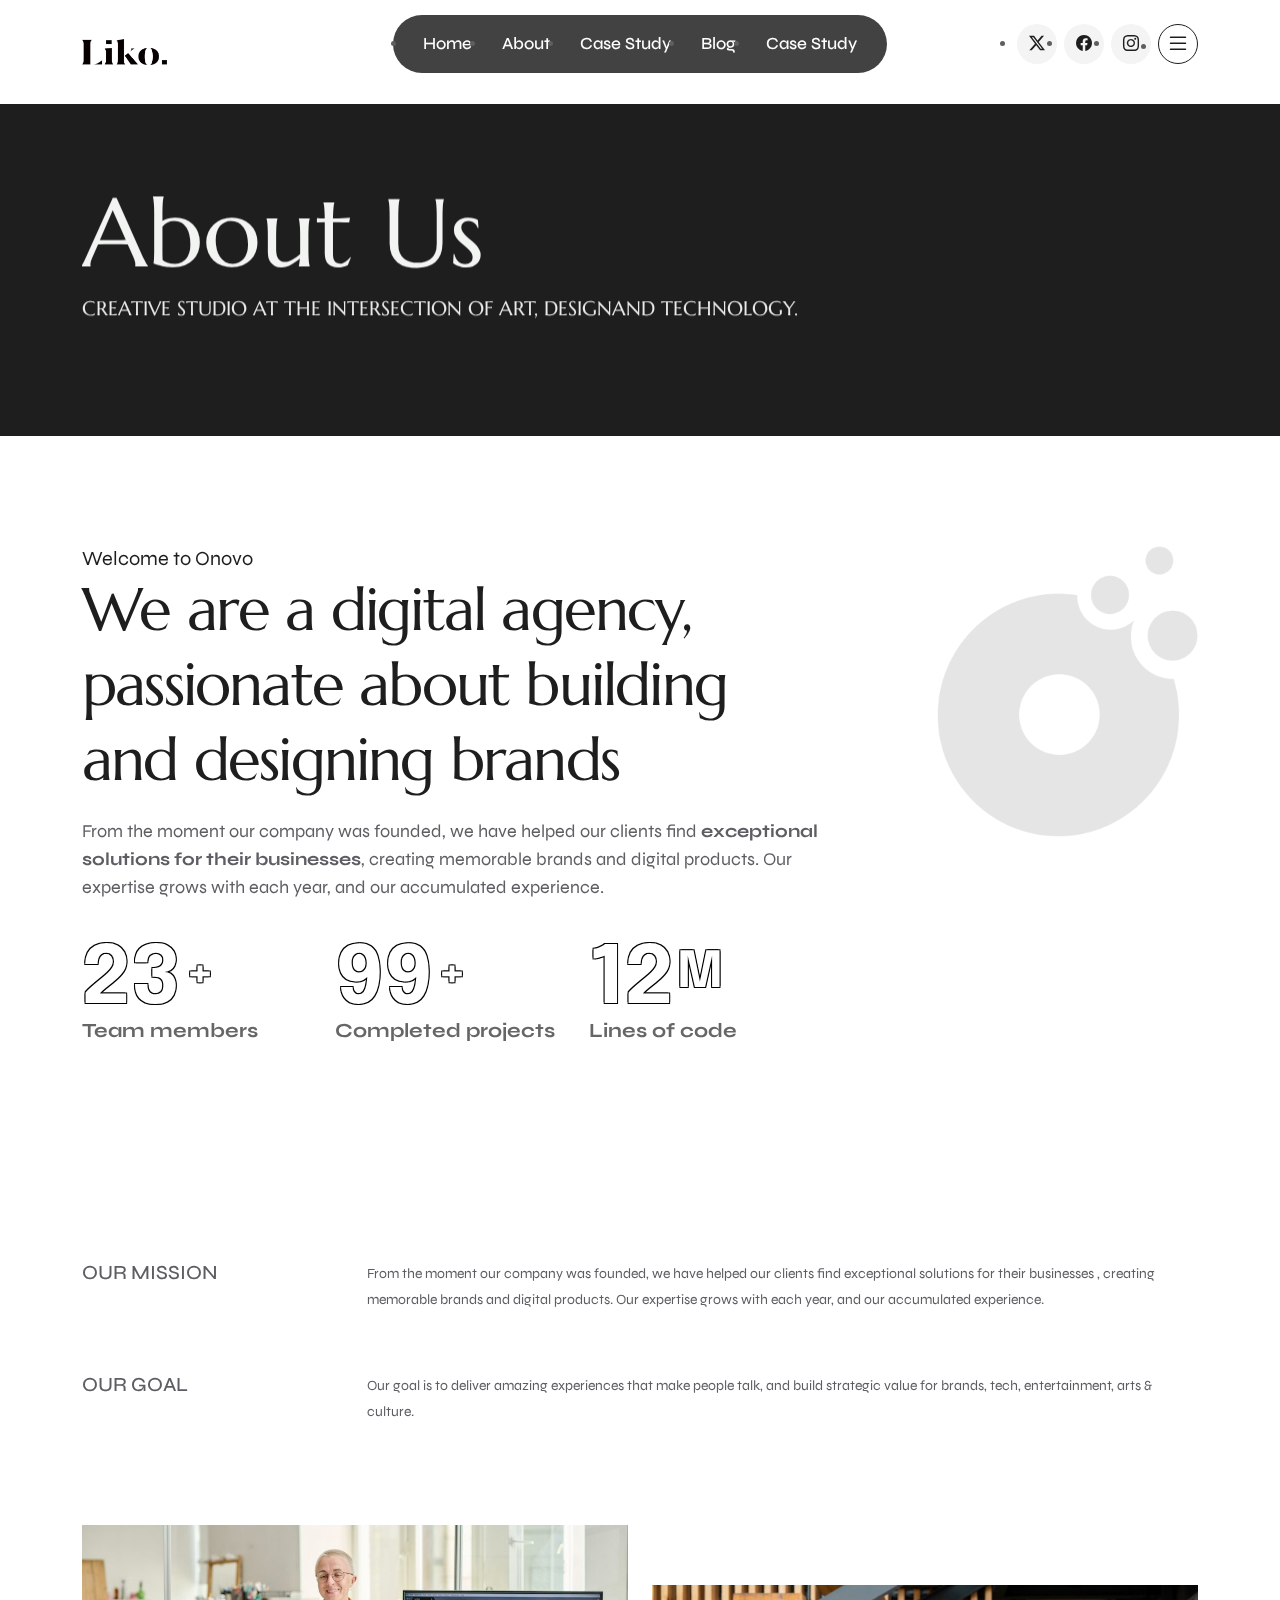
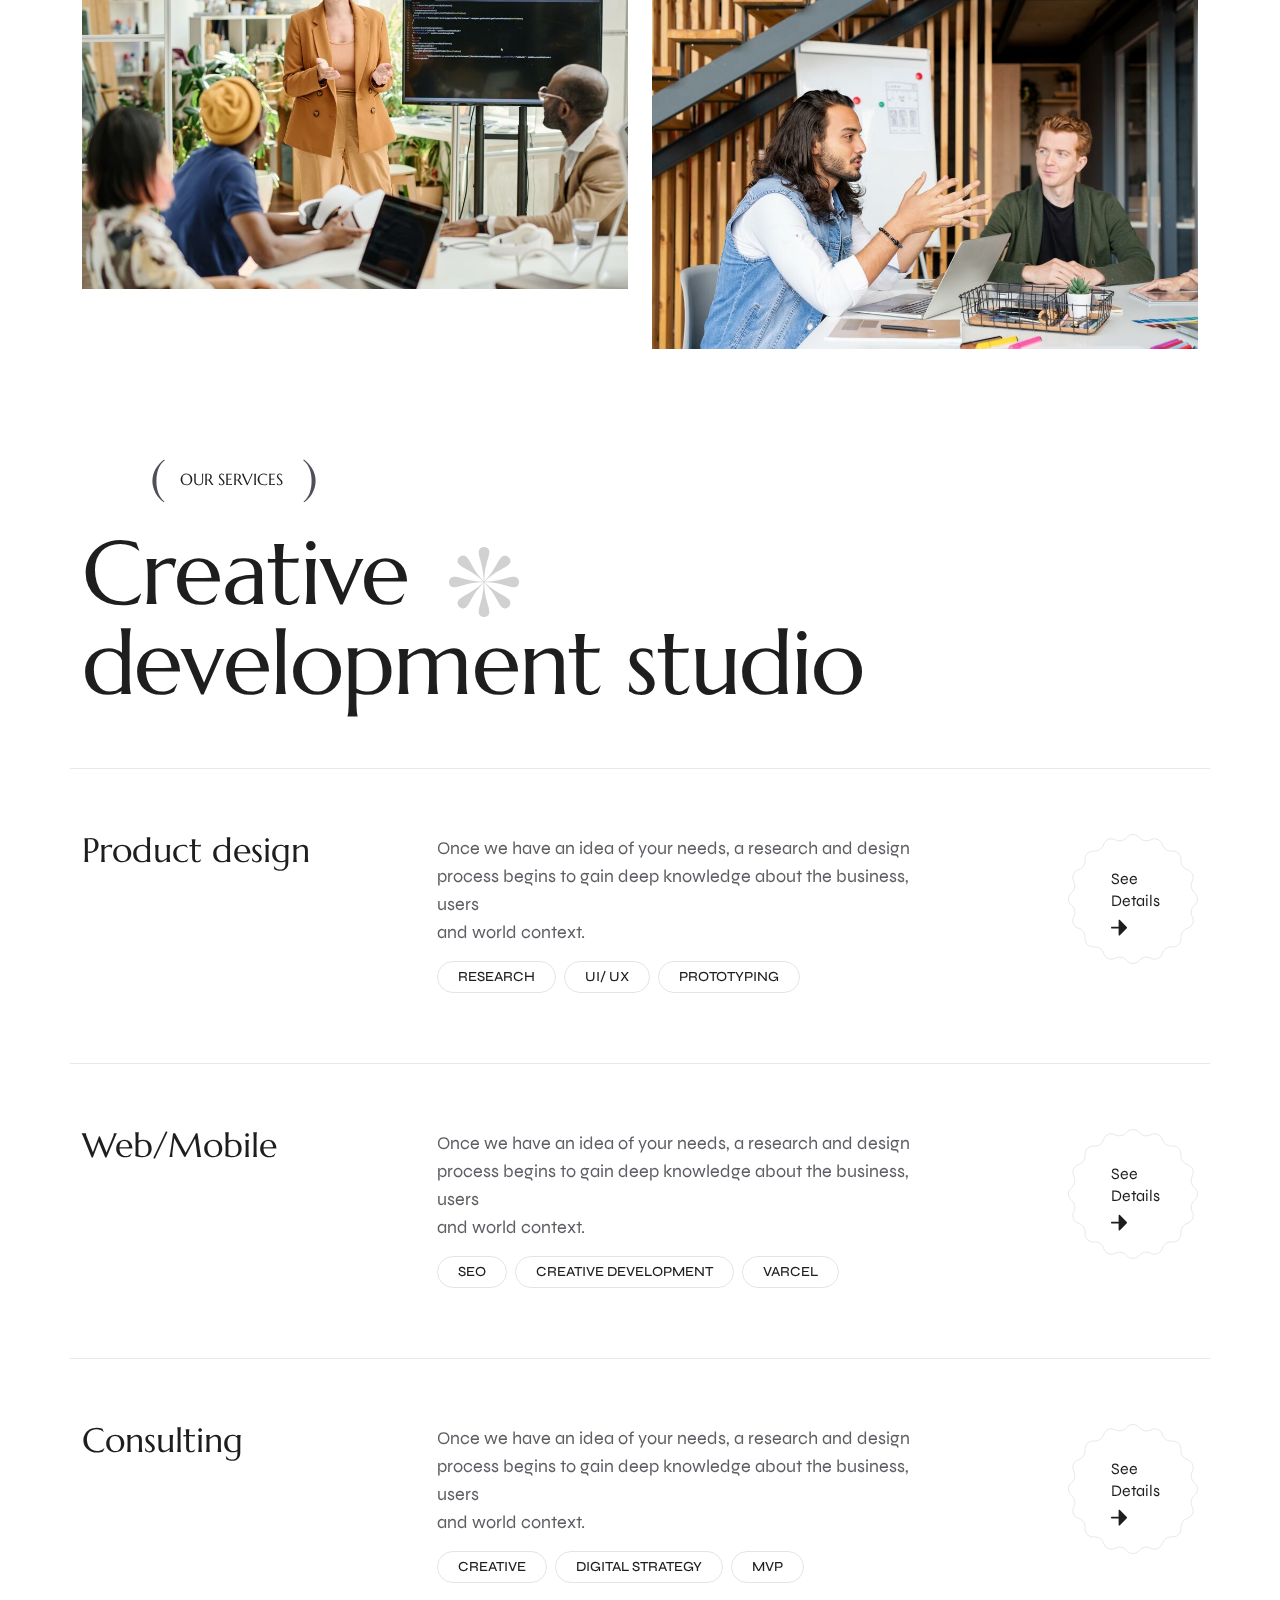
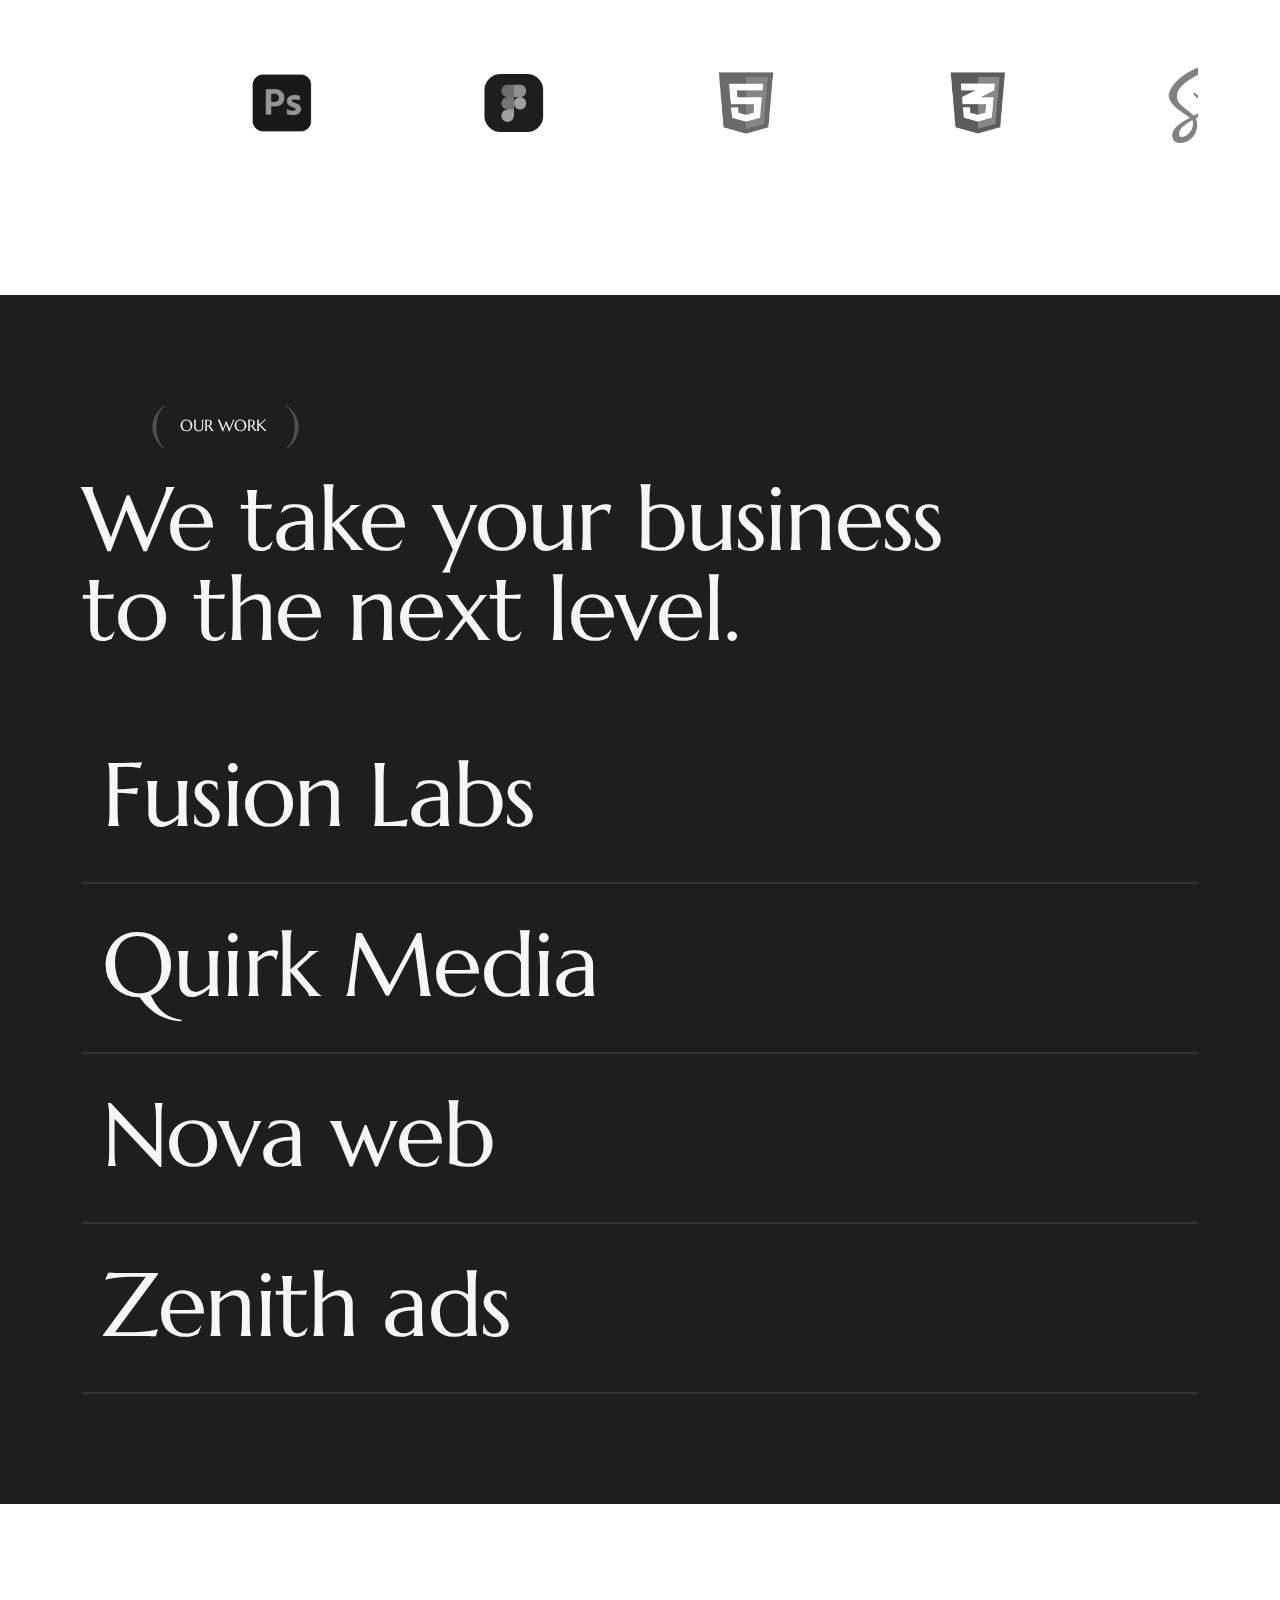
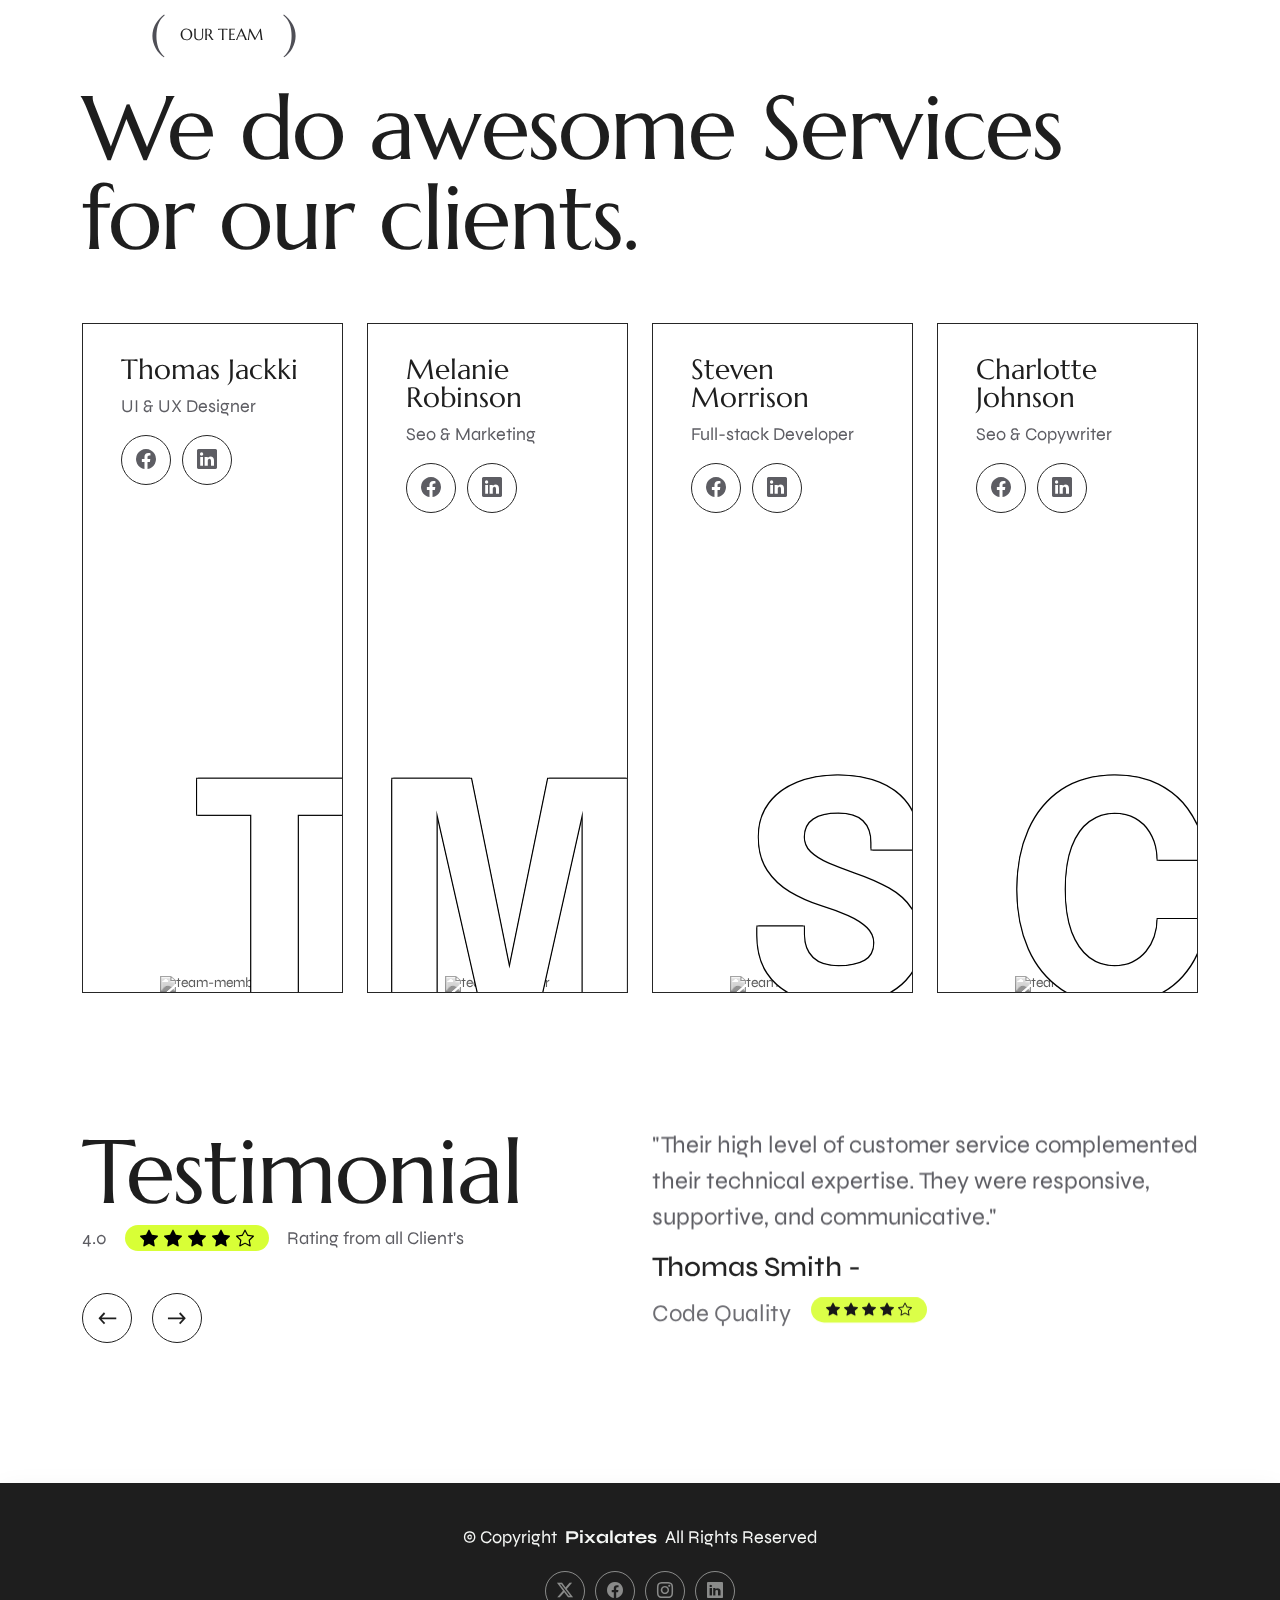
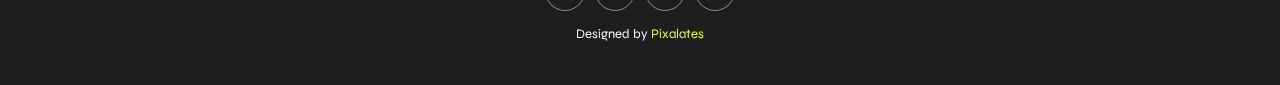
==== commit bbb2e9a3: "new changes" ====
--- a/about.html
+++ b/about.html
@@ -39,7 +39,7 @@
                                  <li><a href="./about.html">About</a></li>
                                 <li><a href="./portfolio.html">Case Study</a></li>
                                 <li><a href="#">Blog </a></li>
-                                <li><a href="#">Contact</a></li>
+                                 <li><a href="./contact.html">Case Study</a></li>
 
                             </ul>
                         </div>
--- a/css/style.css
+++ b/css/style.css
@@ -30,8 +30,8 @@
 
 @font-face {
     font-family: 'Gallery';
-    src: url('../fonts/GalleryRegular.woff2') format('woff2'),
-        url('../fonts/GalleryRegular.woff') format('woff');
+    src: url('../fonts/GalleryRegar.woff2') format('woff2'),
+        url('../fonts/GalleryRegar.woff') format('woff');
     font-weight: normal;
     font-style: normal;
     font-display: swap;
@@ -53,6 +53,14 @@
     font-size: 18px
 }
 
+.font-14 {
+    font-size: 14px;
+}
+
+.font-16 {
+    font-size: 16px;
+    line-height: 1;
+}
 
 
 /* Smooth scroll stuff */
@@ -90,6 +98,11 @@
 
 .container {
     transition: all 1s;
+}
+
+li {
+    line-height: 2;
+    font-size: 16px;
 }
 
 
@@ -220,13 +233,13 @@
     line-height: 39px;
 }
 
-.header ul {
+.header  {
     list-style: none;
     margin: 0;
 }
 
 
-.header ul li a {
+.header  li a {
     text-decoration: none;
 }
 
@@ -355,7 +368,7 @@
     transform: translateY(100%);
     /* Start with text off-screen at the bottom */
     opacity: 0;
-    /* Start fully invisible */
+    /* Start fly invisible */
 }
 
 
@@ -1136,4 +1149,84 @@
     margin-bottom: 40px;
     border-bottom: 2px solid #0000001a;
 }
-/* About Section */+/* About Section */
+
+
+
+
+.aboutProject .aboutProjectWrapper {
+    background-color: #EFF1FF;
+    padding: 40px 0;
+    border-radius: 16px;
+    color: var(--black);
+}
+
+.aboutProjectBody {
+    display: flex;
+  
+    flex-wrap: wrap;
+}
+
+
+.aboutProjectBody  .aboutLeft {
+    width: 40%;
+    border-right: 1px solid var(--black);
+    display: flex;
+    gap: 16px;
+    padding: 0 40px;
+}
+
+.aboutProjectBody .aboutRight {
+    width: 60%;
+    padding: 0 40px;
+}
+
+.projectDetailsTitle {
+    padding: 0 40px;
+}
+
+.techlogyList {
+    display: flex;
+    gap: 16px;
+    margin: 0;
+    padding: 0;
+    list-style: none;
+    flex-wrap: wrap;
+}
+
+.techlogyList li {
+    padding: 4px 20px;
+    background: #ffffff;
+    font-weight: 600;
+    border-radius: 30px;
+}
+
+.timeSizeList {
+    display: flex;
+    gap: 16px;
+    list-style: none;
+    padding: 0;
+    margin: 0;
+}
+
+
+.yellowBg {
+    background: #FFF9DA;
+    padding: 40px;
+    border-radius: 16px;
+}
+
+.lightGreenwBg {
+        background: #E6F1E8;
+        padding: 40px;
+        border-radius: 16px;
+}
+
+.uiScreensSection {
+    background-color: #F2F2F2;
+}
+
+.projectOverview .aboutSection {
+    border-bottom: 1px solid var(--black);
+    padding-bottom: 32px;
+}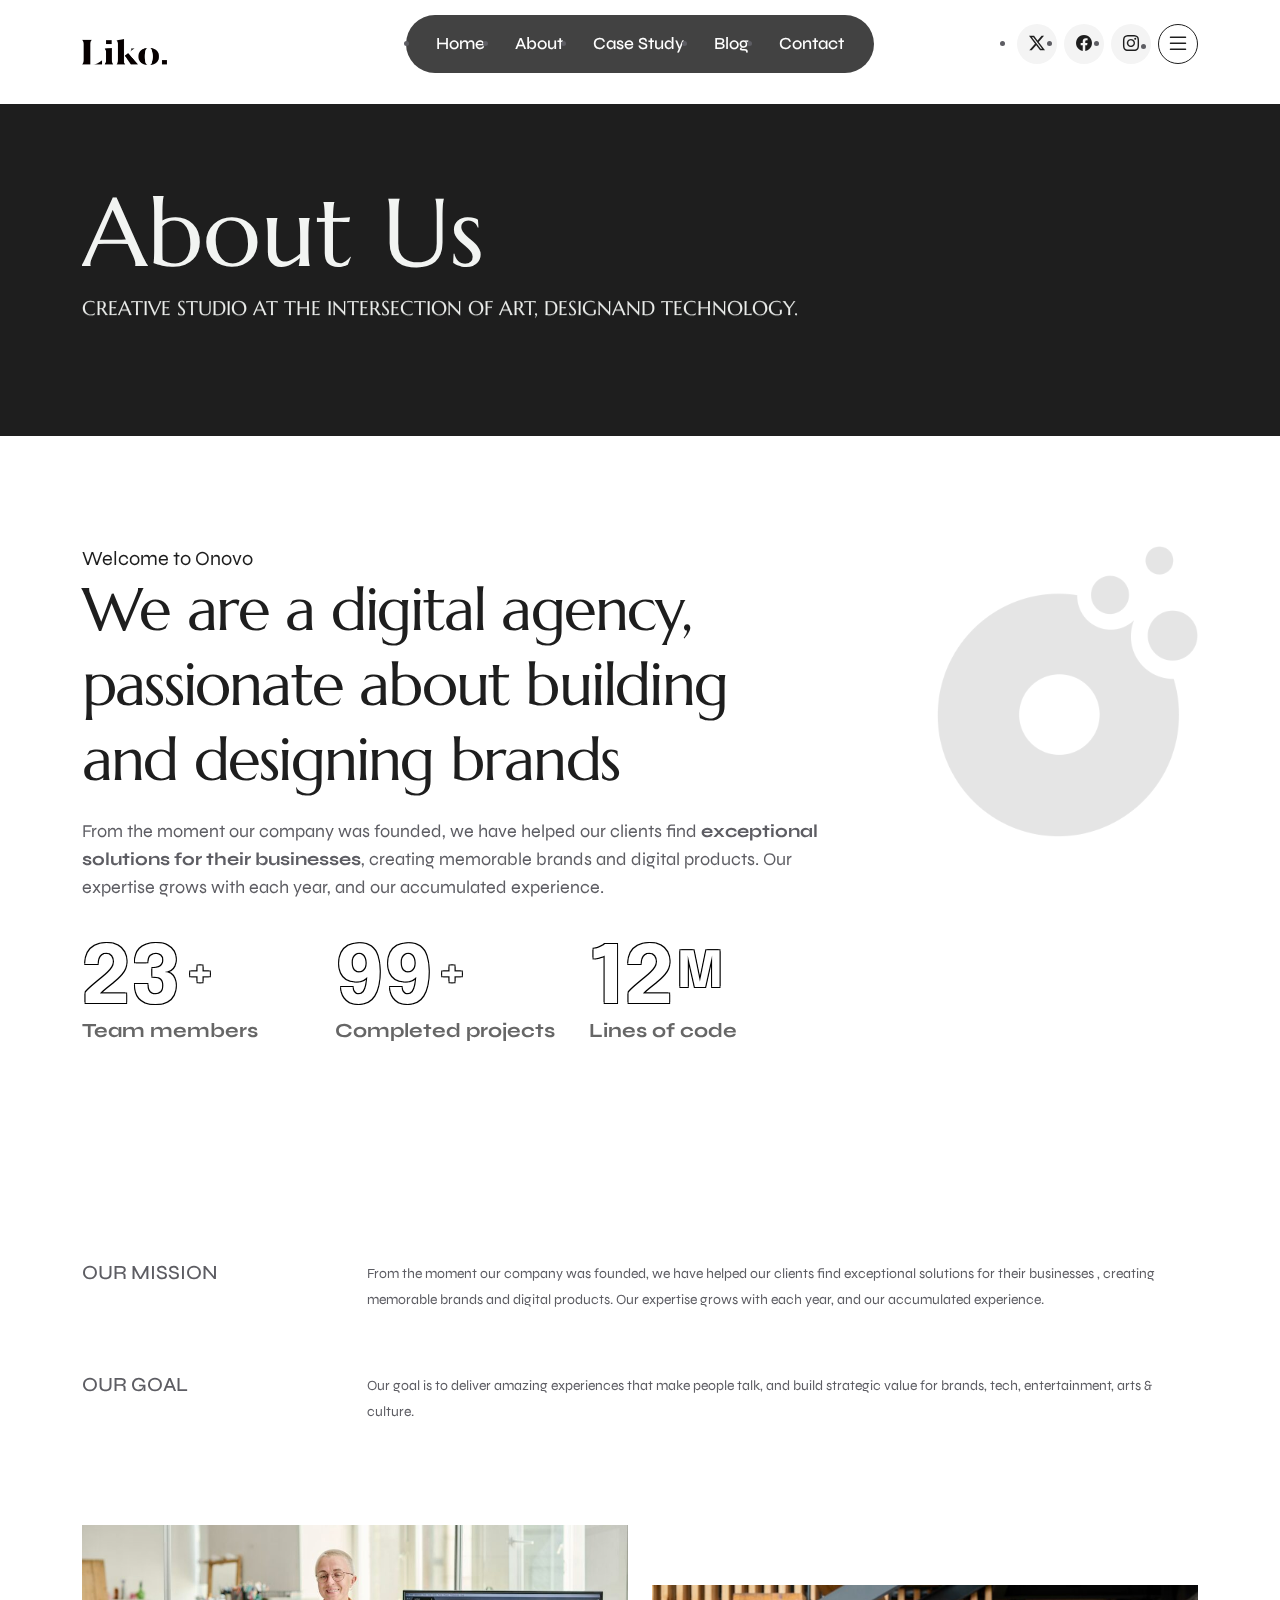
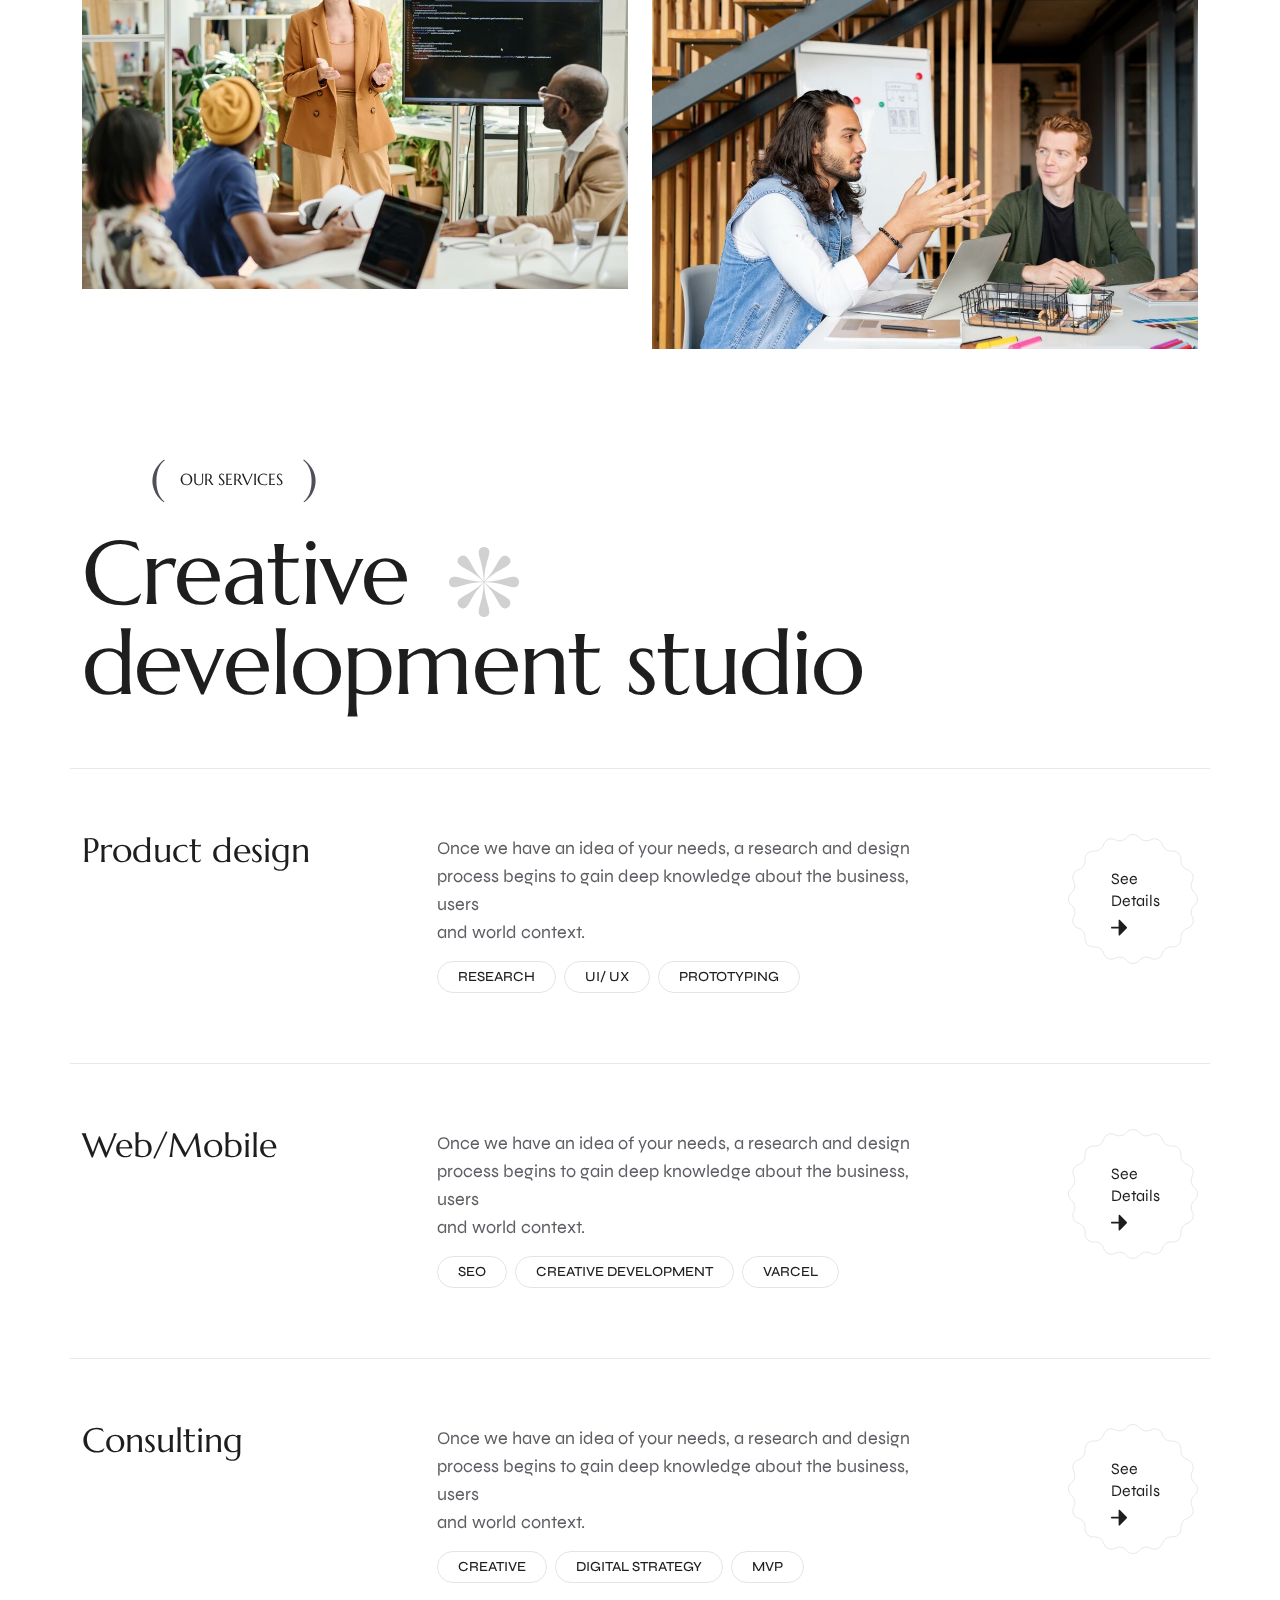
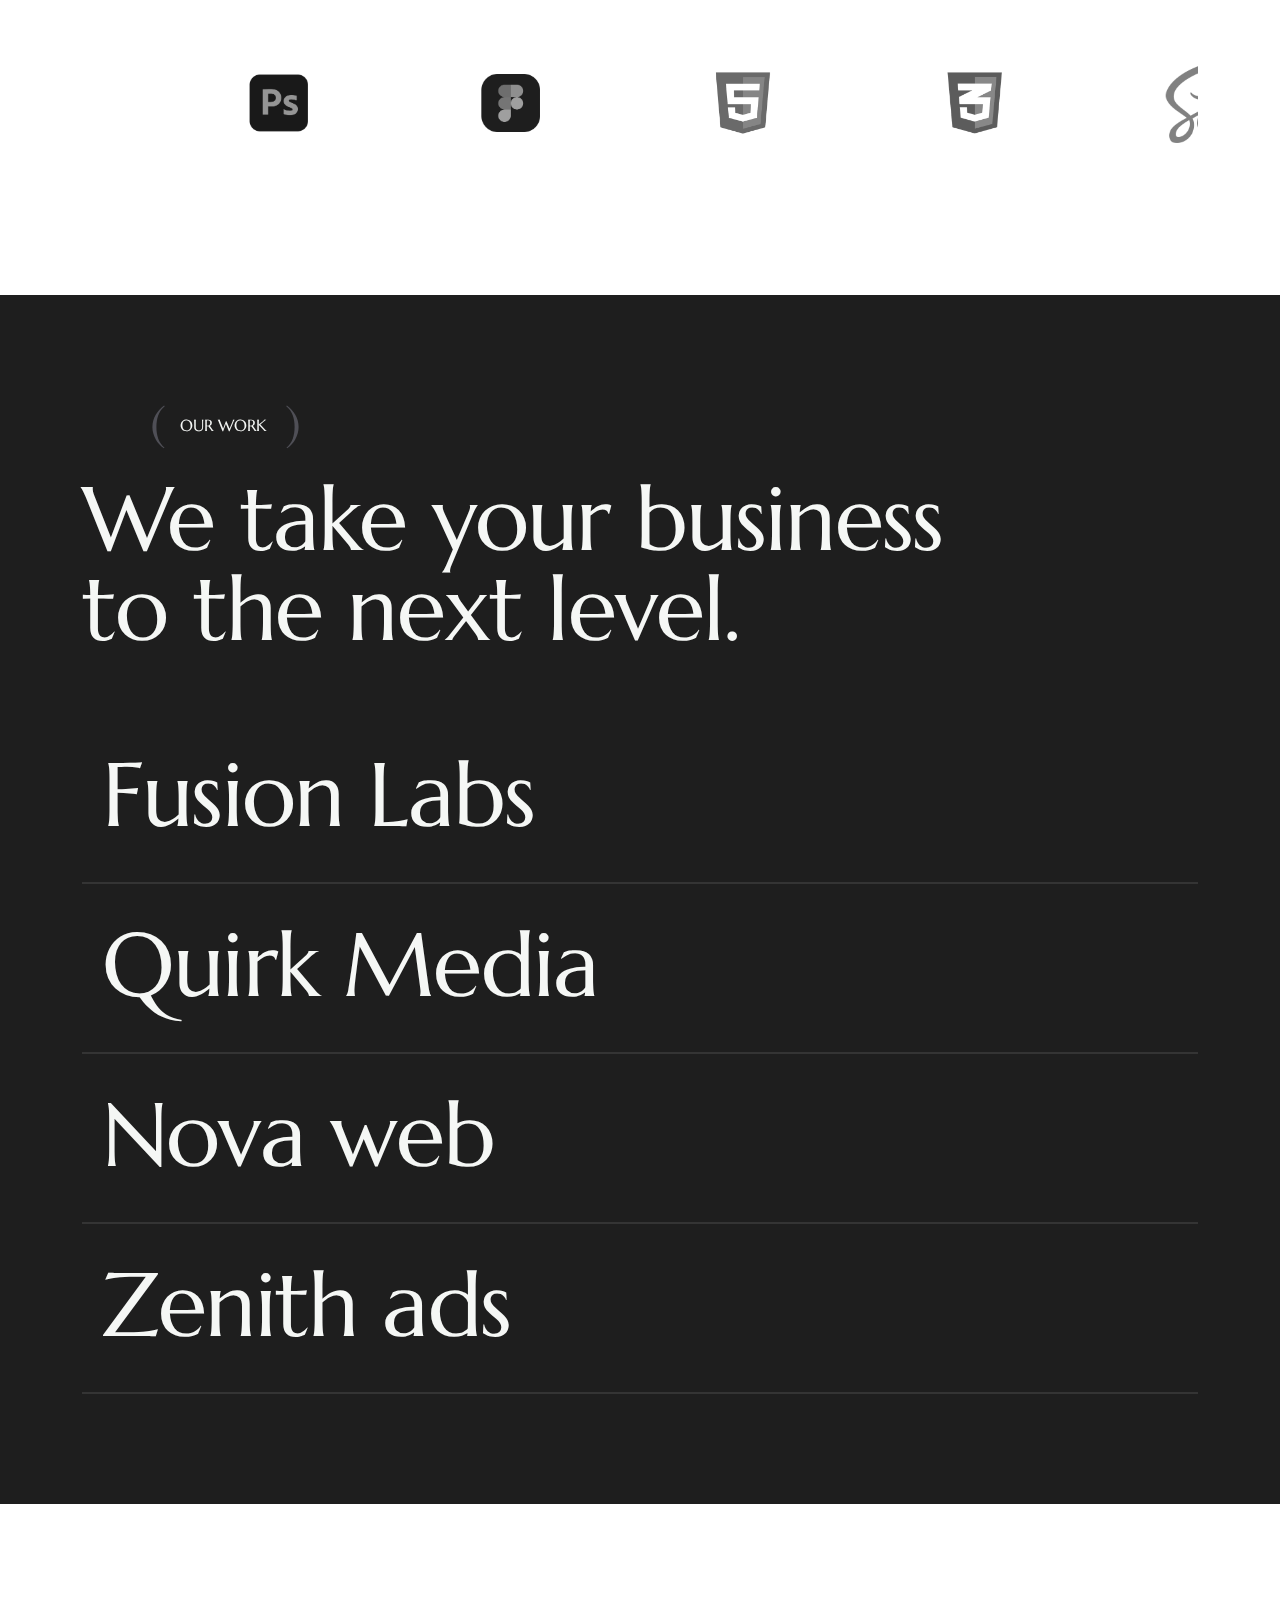
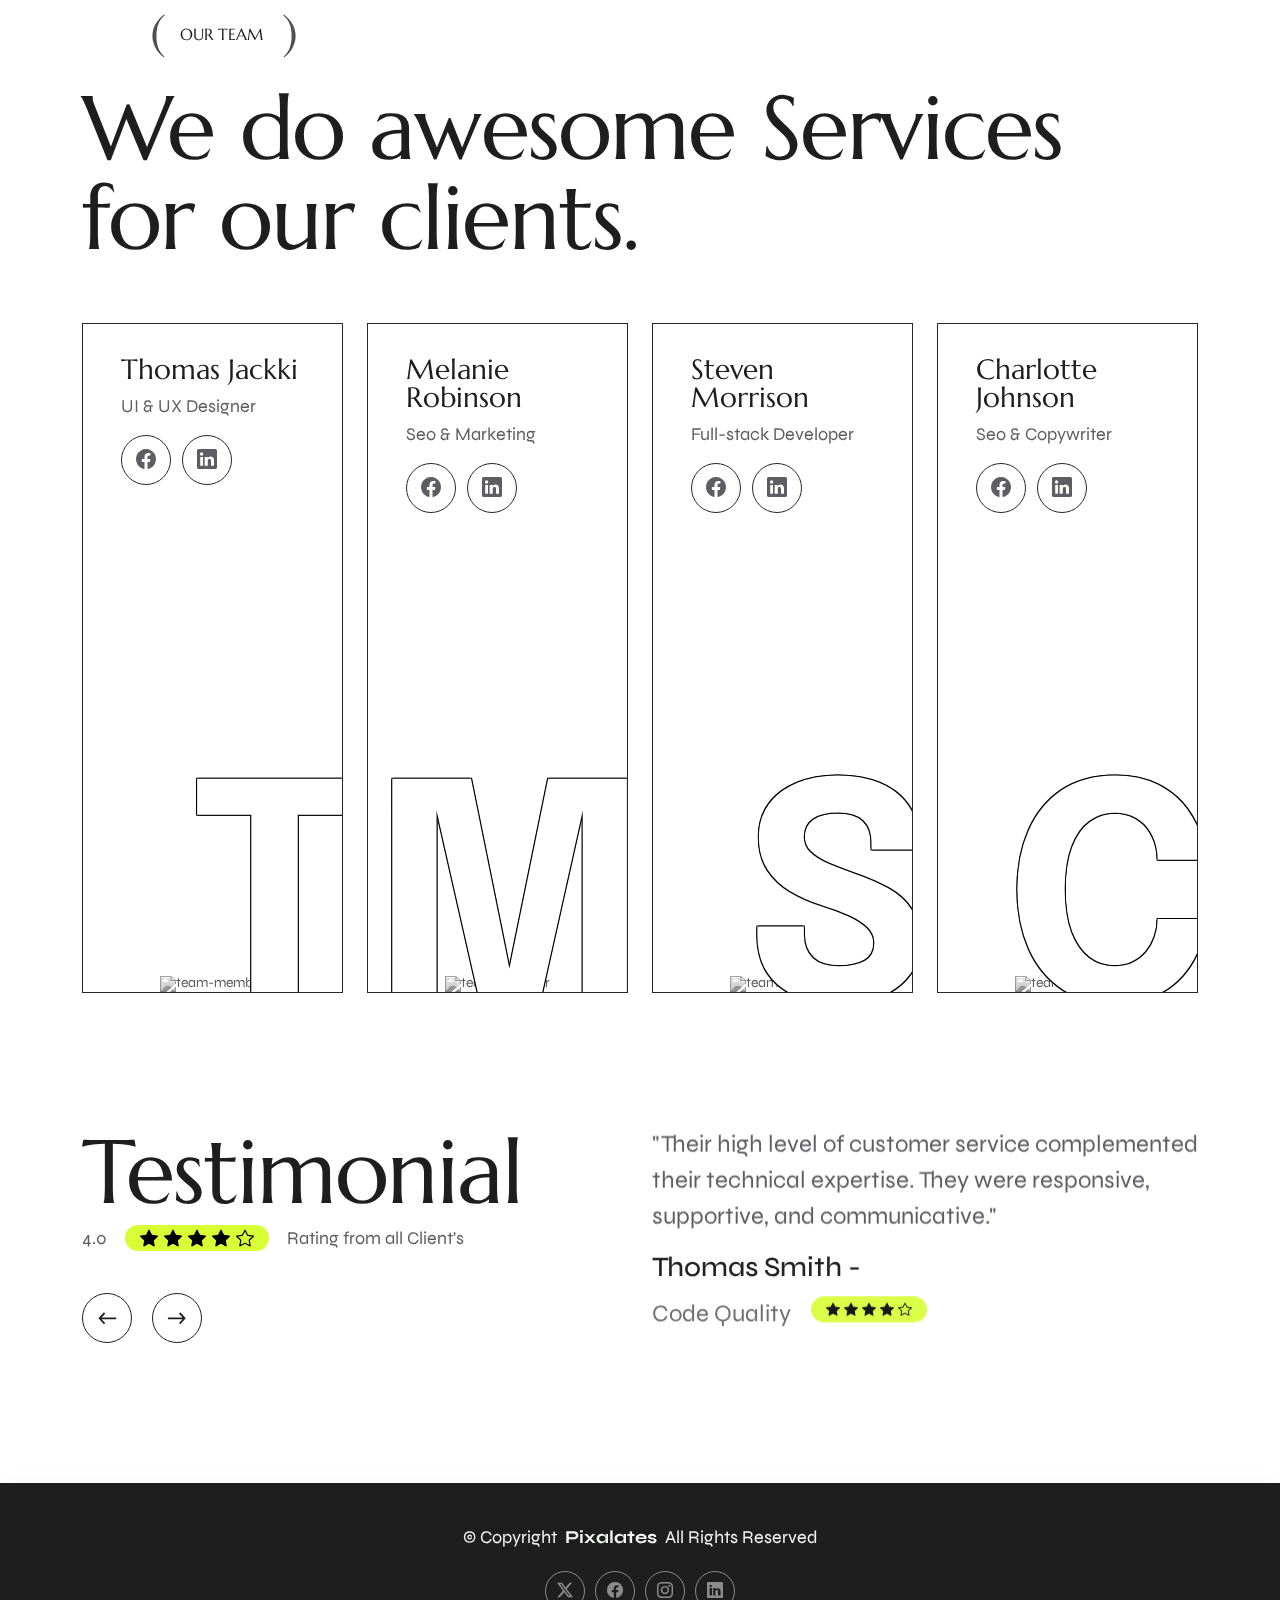
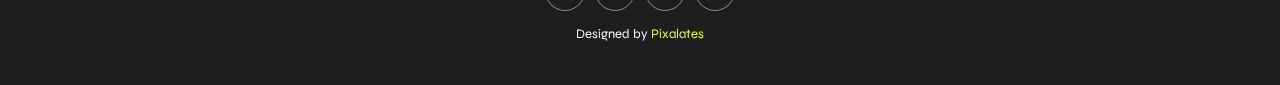
==== commit 11b7627b: "dfgsdf" ====
--- a/about.html
+++ b/about.html
@@ -39,7 +39,7 @@
                                  <li><a href="./about.html">About</a></li>
                                 <li><a href="./portfolio.html">Case Study</a></li>
                                 <li><a href="#">Blog </a></li>
-                                 <li><a href="./contact.html">Case Study</a></li>
+                                 <li><a href="./contact.html">Contact</a></li>
 
                             </ul>
                         </div>
